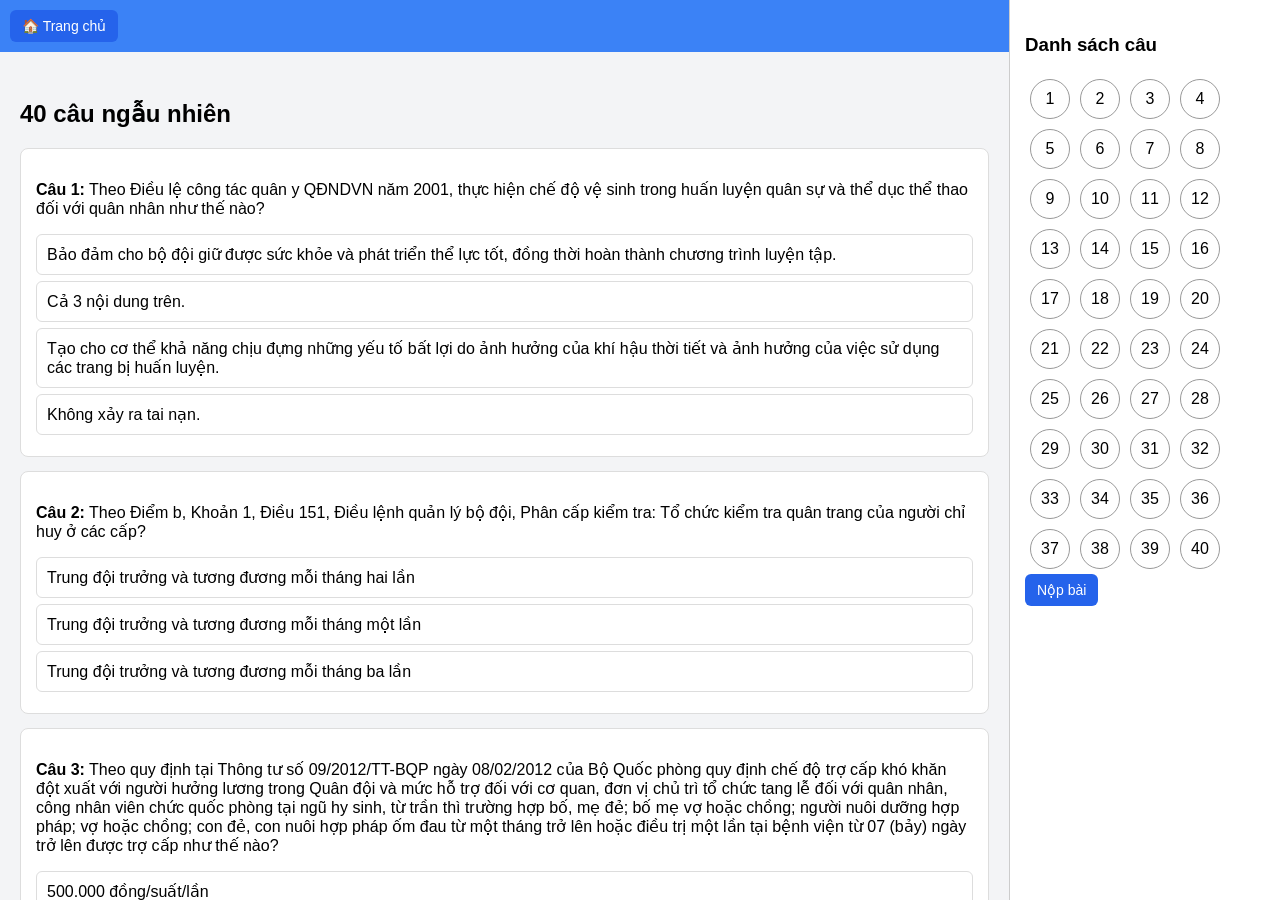
==== exam.html @ c7803f5b "responsive" ====
<!DOCTYPE html>
<html lang="vi">

<head>
  <meta charset="UTF-8">
  <title>Thi trắc nghiệm 40 câu</title>
  <style>
    body {
      font-family: Arial, sans-serif;
      margin: 0;
      height: 100vh;
      display: flex;
      flex-direction: row;
      background: #f3f4f6;
    }

    #header {
      position: fixed;
      top: 0;
      left: 0;
      width: 100%;
      background: #3b82f6;
      color: white;
      padding: 10px;
      display: flex;
      justify-content: space-between;
      align-items: center;
      z-index: 1100;
    }

    #header button a {
      color: white;
    }

    #quiz {
      flex: 1;
      padding: 80px 20px 20px;
      overflow-y: auto;
    }

    #sidebar {
      width: 240px;
      border-left: 1px solid #ccc;
      padding: 15px;
      background: #fff;
      overflow-y: auto;
      transition: transform 0.3s ease;
      z-index: 1200;
    }

    .question {
      border: 1px solid #ddd;
      padding: 15px;
      margin-bottom: 14px;
      border-radius: 8px;
      background: white;
    }

    .option {
      margin: 6px 0;
      padding: 10px;
      border: 1px solid #ddd;
      border-radius: 6px;
      cursor: pointer;
      transition: background 0.2s ease;
    }

    .option:hover {
      background: #f1f5f9;
    }

    .selected {
      background: #bfdbfe;
    }

    .correct {
      background: #bbf7d0 !important;
    }

    .wrong {
      background: #fecaca !important;
    }

    .sidebar-btn {
      display: inline-block;
      width: 38px;
      height: 38px;
      margin: 5px;
      border-radius: 50%;
      border: 1px solid #999;
      text-align: center;
      line-height: 38px;
      cursor: pointer;
    }

    .answered {
      background: #93c5fd;
      color: white;
      border-color: #3b82f6;
    }

    .sidebar-correct {
      background: #22c55e;
      color: white;
      border-color: #15803d;
    }

    .sidebar-wrong {
      background: #ef4444;
      color: white;
      border-color: #991b1b;
    }

    a {
      text-decoration: none;
    }

    .btn {
      padding: 8px 12px;
      border: none;
      cursor: pointer;
      border-radius: 6px;
      font-size: 14px;
    }

    .btn-blue {
      background: #2563eb;
      color: white;
    }

    .btn-yellow {
      background: yellow;
      color: black;
      border: 1px solid gray;
      margin-top: 8px;
    }

    #overlay {
      position: fixed;
      inset: 0;
      background: rgba(0, 0, 0, 0.4);
      display: none;
      z-index: 1150;
    }

    /* Modal */
    .modal {
      position: fixed;
      inset: 0;
      background: rgba(0, 0, 0, 0.5);
      display: flex;
      align-items: center;
      justify-content: center;
      opacity: 0;
      pointer-events: none;
      transition: opacity 0.3s ease;
      z-index: 1300;
    }

    .modal.show {
      opacity: 1;
      pointer-events: auto;
    }

    .modal-content {
      background: white;
      padding: 20px;
      border-radius: 12px;
      min-width: 300px;
      text-align: center;
      transform: translateY(-50px) scale(0.9);
      transition: transform 0.3s ease;
    }

    .modal.show .modal-content {
      transform: translateY(0) scale(1);
    }

    @media (max-width: 768px) {
      #sidebar {
        position: fixed;
        top: 0;
        right: 0;
        height: 100%;
        max-width: 280px;
        width: 80%;
        transform: translateX(100%);
        box-shadow: -2px 0 8px rgba(0, 0, 0, 0.3);
      }

      #sidebar.show {
        transform: translateX(0);
      }

      #menuToggle {
        display: inline-block;
        margin-right: 16px;
      }
    }

    @media (min-width: 769px) {
      #overlay {
        display: none !important;
      }

      #menuToggle {
        display: none;
      }

      #sidebar {
        position: relative;
        transform: none !important;
        box-shadow: none !important;
      }
    }
  </style>
</head>

<body>
  <div id="header">
    <button class="btn btn-blue"><a href="index.html">🏠 Trang chủ</a></button>
    <button id="menuToggle" class="btn btn-blue">☰</button>
  </div>

  <div id="quiz"></div>

  <div id="sidebar">
    <h3>Danh sách câu</h3>
    <div id="questionNav"></div>
    <button class="btn btn-blue" onclick="submitExam()">Nộp bài</button>
  </div>

  <div id="overlay"></div>

  <!-- Modal -->
  <div id="resultModal" class="modal hidden">
    <div class="modal-content">
      <h2>Kết quả</h2>
      <p id="resultText"></p>
      <button class="btn btn-blue" onclick="closeModal()">Đóng</button>
    </div>
  </div>

  <script>
    let quizData = null;
    let currentSection = null;
    let answers = {};
    let shuffledQuestions = [];

    fetch("questions.json")
      .then(res => res.json())
      .then(data => {
        quizData = data;
        startFortyQuestions();
      });

    function shuffle(array) {
      for (let i = array.length - 1; i > 0; i--) {
        const j = Math.floor(Math.random() * (i + 1));
        [array[i], array[j]] = [array[j], array[i]];
      }
      return array;
    }

    function startFortyQuestions() {
      const data = shuffle(quizData.sections.flatMap(s => s.questions)).slice(0, 40);
      currentSection = { id: "40", title: "40 câu ngẫu nhiên", questions: data };
      showExam();
    }

    function showExam() {
      const quizDiv = document.getElementById("quiz");
      quizDiv.innerHTML = `<h2>${currentSection.title}</h2>`;

      shuffledQuestions = currentSection.questions.map((q, idx) => {
        const options = shuffle(q.options.map((opt, i) => ({
          text: opt, isCorrect: i === q.correct
        })));
        return { ...q, index: idx, options };
      });

      shuffledQuestions.forEach((q, idx) => {
        const qDiv = document.createElement("div");
        qDiv.className = "question";
        qDiv.id = `q${idx}`;
        qDiv.innerHTML = `
          <p><b>Câu ${idx + 1}:</b> ${q.question}</p>
          <div id="opts${idx}">
            ${q.options.map((opt, i) =>
          `<div class="option" onclick="selectOption(${idx},${i}, this)">${opt.text}</div>`
        ).join("")}
          </div>`;
        quizDiv.appendChild(qDiv);
      });

      renderSidebar();
    }

    function selectOption(qIndex, optIndex, el) {
      answers[qIndex] = optIndex;
      const optionsDiv = document.getElementById(`opts${qIndex}`);
      optionsDiv.querySelectorAll(".option").forEach((o, i) => {
        o.classList.remove("selected");
        if (i === optIndex) o.classList.add("selected");
      });
      renderSidebar();
    }

    function renderSidebar() {
      const nav = document.getElementById("questionNav");
      nav.innerHTML = "";
      for (let i = 0; i < currentSection.questions.length; i++) {
        let cls = "sidebar-btn";
        if (answers[i] !== undefined) cls += " answered";
        const btn = document.createElement("div");
        btn.className = cls;
        btn.textContent = i + 1;
        btn.onclick = () => {
          document.getElementById(`q${i}`).scrollIntoView({ behavior: "smooth" });
          closeSidebar();
        };
        nav.appendChild(btn);
      }
    }

    function submitExam() {
      if (Object.keys(answers).length < shuffledQuestions.length) {
        document.getElementById("resultText").textContent = "⚠️ Vui lòng trả lời đầy đủ 40 câu trước khi nộp!";
        document.getElementById("resultModal").classList.add("show");
        return;
      }

      let score = 0;
      shuffledQuestions.forEach((q, idx) => {
        const optsDiv = document.getElementById(`opts${idx}`);
        optsDiv.querySelectorAll(".option").forEach((o, i) => {
          if (q.options[i].isCorrect) o.classList.add("correct");
          if (answers[idx] === i && !q.options[i].isCorrect) o.classList.add("wrong");
        });
        if (answers[idx] !== undefined && q.options[answers[idx]].isCorrect) {
          score++;
        }
      });

      document.getElementById("resultText").textContent =
        `✅ Bạn làm đúng ${score}/${shuffledQuestions.length} câu`;
      document.getElementById("resultModal").classList.add("show");

      const submitBtn = document.querySelector("#sidebar button");
      submitBtn.classList.add('btn-yellow');
      submitBtn.textContent = "Làm bài mới";
      submitBtn.onclick = restartExam;

      updateSidebarResult();
      closeSidebar();
    }

    function updateSidebarResult() {
      const nav = document.getElementById("questionNav");
      nav.querySelectorAll(".sidebar-btn").forEach((btn, idx) => {
        btn.classList.remove("answered");
        if (answers[idx] !== undefined) {
          if (shuffledQuestions[idx].options[answers[idx]].isCorrect) {
            btn.classList.add("sidebar-correct");
          } else {
            btn.classList.add("sidebar-wrong");
          }
        }
      });
    }

    function restartExam() {
      answers = {};
      startFortyQuestions();
      const submitBtn = document.querySelector("#sidebar button");
      submitBtn.classList.remove('btn-yellow');
      submitBtn.textContent = "Nộp bài";
      submitBtn.onclick = submitExam;
      closeSidebar();
    }

    function closeModal() {
      document.getElementById("resultModal").classList.remove("show");
    }

    const sidebar = document.getElementById("sidebar");
    const overlay = document.getElementById("overlay");
    const menuToggle = document.getElementById("menuToggle");

    function openSidebar() {
      sidebar.classList.add("show");
      overlay.style.display = "block";
    }

    function closeSidebar() {
      sidebar.classList.remove("show");
      overlay.style.display = "none";
    }

    menuToggle.addEventListener("click", openSidebar);
    overlay.addEventListener("click", closeSidebar);
  </script>
</body>
</html>
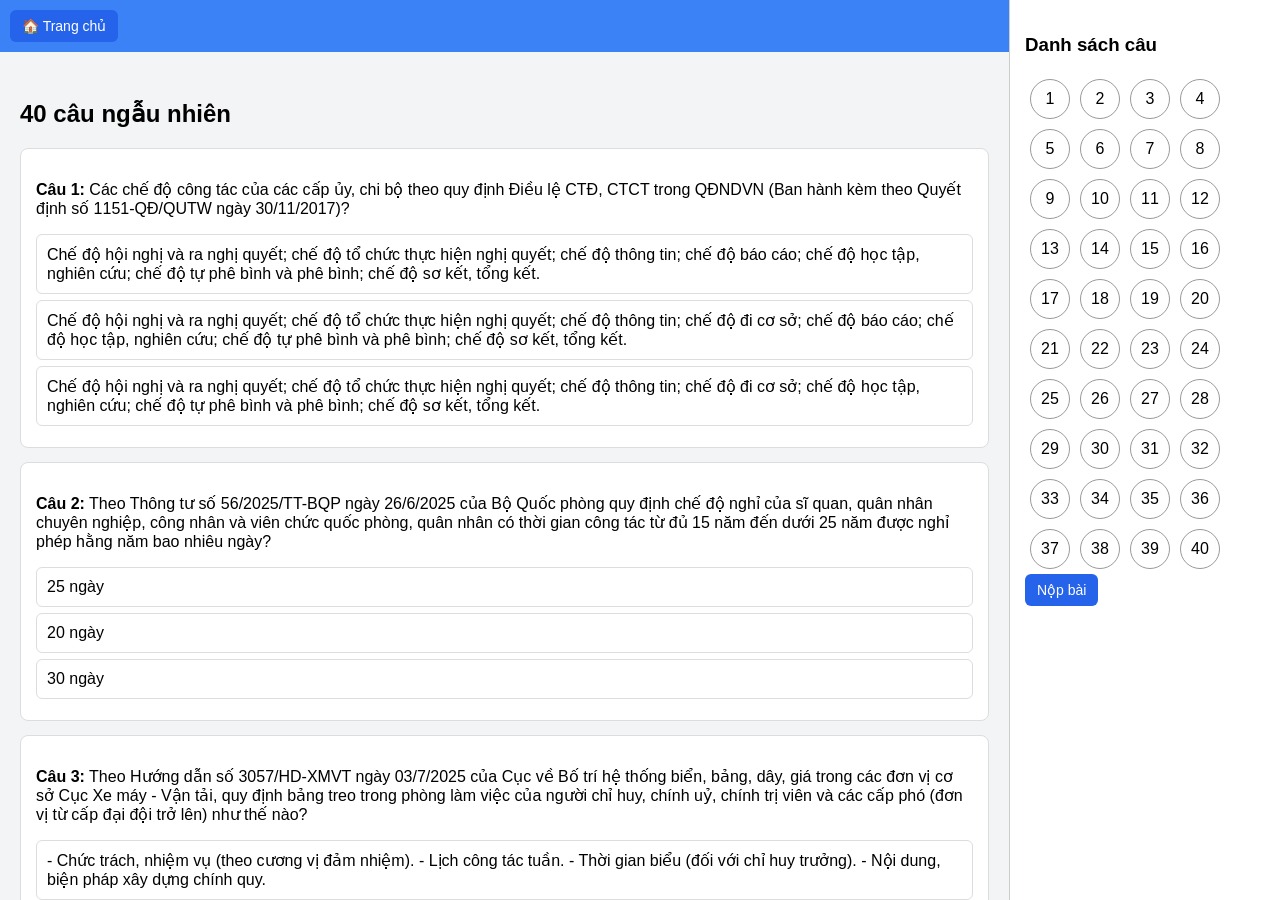
==== commit 58cba8d1: "fix responsive" ====
--- a/exam.html
+++ b/exam.html
@@ -2,403 +2,405 @@
 <html lang="vi">
 
 <head>
-  <meta charset="UTF-8">
-  <title>Thi trắc nghiệm 40 câu</title>
-  <style>
-    body {
-      font-family: Arial, sans-serif;
-      margin: 0;
-      height: 100vh;
-      display: flex;
-      flex-direction: row;
-      background: #f3f4f6;
-    }
-
-    #header {
-      position: fixed;
-      top: 0;
-      left: 0;
-      width: 100%;
-      background: #3b82f6;
-      color: white;
-      padding: 10px;
-      display: flex;
-      justify-content: space-between;
-      align-items: center;
-      z-index: 1100;
-    }
-
-    #header button a {
-      color: white;
-    }
-
-    #quiz {
-      flex: 1;
-      padding: 80px 20px 20px;
-      overflow-y: auto;
-    }
-
-    #sidebar {
-      width: 240px;
-      border-left: 1px solid #ccc;
-      padding: 15px;
-      background: #fff;
-      overflow-y: auto;
-      transition: transform 0.3s ease;
-      z-index: 1200;
-    }
-
-    .question {
-      border: 1px solid #ddd;
-      padding: 15px;
-      margin-bottom: 14px;
-      border-radius: 8px;
-      background: white;
-    }
-
-    .option {
-      margin: 6px 0;
-      padding: 10px;
-      border: 1px solid #ddd;
-      border-radius: 6px;
-      cursor: pointer;
-      transition: background 0.2s ease;
-    }
-
-    .option:hover {
-      background: #f1f5f9;
-    }
-
-    .selected {
-      background: #bfdbfe;
-    }
-
-    .correct {
-      background: #bbf7d0 !important;
-    }
-
-    .wrong {
-      background: #fecaca !important;
-    }
-
-    .sidebar-btn {
-      display: inline-block;
-      width: 38px;
-      height: 38px;
-      margin: 5px;
-      border-radius: 50%;
-      border: 1px solid #999;
-      text-align: center;
-      line-height: 38px;
-      cursor: pointer;
-    }
-
-    .answered {
-      background: #93c5fd;
-      color: white;
-      border-color: #3b82f6;
-    }
-
-    .sidebar-correct {
-      background: #22c55e;
-      color: white;
-      border-color: #15803d;
-    }
-
-    .sidebar-wrong {
-      background: #ef4444;
-      color: white;
-      border-color: #991b1b;
-    }
-
-    a {
-      text-decoration: none;
-    }
-
-    .btn {
-      padding: 8px 12px;
-      border: none;
-      cursor: pointer;
-      border-radius: 6px;
-      font-size: 14px;
-    }
-
-    .btn-blue {
-      background: #2563eb;
-      color: white;
-    }
-
-    .btn-yellow {
-      background: yellow;
-      color: black;
-      border: 1px solid gray;
-      margin-top: 8px;
-    }
-
-    #overlay {
-      position: fixed;
-      inset: 0;
-      background: rgba(0, 0, 0, 0.4);
-      display: none;
-      z-index: 1150;
-    }
-
-    /* Modal */
-    .modal {
-      position: fixed;
-      inset: 0;
-      background: rgba(0, 0, 0, 0.5);
-      display: flex;
-      align-items: center;
-      justify-content: center;
-      opacity: 0;
-      pointer-events: none;
-      transition: opacity 0.3s ease;
-      z-index: 1300;
-    }
-
-    .modal.show {
-      opacity: 1;
-      pointer-events: auto;
-    }
-
-    .modal-content {
-      background: white;
-      padding: 20px;
-      border-radius: 12px;
-      min-width: 300px;
-      text-align: center;
-      transform: translateY(-50px) scale(0.9);
-      transition: transform 0.3s ease;
-    }
-
-    .modal.show .modal-content {
-      transform: translateY(0) scale(1);
-    }
-
-    @media (max-width: 768px) {
-      #sidebar {
-        position: fixed;
-        top: 0;
-        right: 0;
-        height: 100%;
-        max-width: 280px;
-        width: 80%;
-        transform: translateX(100%);
-        box-shadow: -2px 0 8px rgba(0, 0, 0, 0.3);
-      }
-
-      #sidebar.show {
-        transform: translateX(0);
-      }
-
-      #menuToggle {
-        display: inline-block;
-        margin-right: 16px;
-      }
-    }
-
-    @media (min-width: 769px) {
-      #overlay {
-        display: none !important;
-      }
-
-      #menuToggle {
-        display: none;
-      }
-
-      #sidebar {
-        position: relative;
-        transform: none !important;
-        box-shadow: none !important;
-      }
-    }
-  </style>
+    <meta charset="UTF-8">
+    <title>Thi trắc nghiệm 40 câu</title>
+    <style>
+        body {
+            font-family: Arial, sans-serif;
+            margin: 0;
+            height: 100vh;
+            display: flex;
+            flex-direction: row;
+            background: #f3f4f6;
+        }
+
+        #header {
+            position: fixed;
+            top: 0;
+            left: 0;
+            width: 100%;
+            background: #3b82f6;
+            color: white;
+            padding: 10px;
+            display: flex;
+            justify-content: space-between;
+            align-items: center;
+            z-index: 1100;
+        }
+
+        #header button a {
+            color: white;
+        }
+
+        #quiz {
+            flex: 1;
+            padding: 80px 20px 20px;
+            overflow-y: auto;
+        }
+
+        #sidebar {
+            width: 240px;
+            border-left: 1px solid #ccc;
+            padding: 15px;
+            background: #fff;
+            overflow-y: auto;
+            transition: transform 0.3s ease;
+            z-index: 1200;
+        }
+
+        .question {
+            border: 1px solid #ddd;
+            padding: 15px;
+            margin-bottom: 14px;
+            border-radius: 8px;
+            background: white;
+        }
+
+        .option {
+            margin: 6px 0;
+            padding: 10px;
+            border: 1px solid #ddd;
+            border-radius: 6px;
+            cursor: pointer;
+            transition: background 0.2s ease;
+        }
+
+        .option:hover {
+            background: #f1f5f9;
+        }
+
+        .selected {
+            background: #bfdbfe;
+        }
+
+        .correct {
+            background: #bbf7d0 !important;
+        }
+
+        .wrong {
+            background: #fecaca !important;
+        }
+
+        .sidebar-btn {
+            display: inline-block;
+            width: 38px;
+            height: 38px;
+            margin: 5px;
+            border-radius: 50%;
+            border: 1px solid #999;
+            text-align: center;
+            line-height: 38px;
+            cursor: pointer;
+        }
+
+        .answered {
+            background: #93c5fd;
+            color: white;
+            border-color: #3b82f6;
+        }
+
+        .sidebar-correct {
+            background: #22c55e;
+            color: white;
+            border-color: #15803d;
+        }
+
+        .sidebar-wrong {
+            background: #ef4444;
+            color: white;
+            border-color: #991b1b;
+        }
+
+        a {
+            text-decoration: none;
+        }
+
+        .btn {
+            padding: 8px 12px;
+            border: none;
+            cursor: pointer;
+            border-radius: 6px;
+            font-size: 14px;
+        }
+
+        .btn-blue {
+            background: #2563eb;
+            color: white;
+        }
+
+        .btn-yellow {
+            background: yellow;
+            color: black;
+            border: 1px solid gray;
+            margin-top: 8px;
+        }
+
+        #overlay {
+            position: fixed;
+            inset: 0;
+            background: rgba(0, 0, 0, 0.4);
+            display: none;
+            z-index: 1150;
+        }
+
+        /* Modal */
+        .modal {
+            position: fixed;
+            inset: 0;
+            background: rgba(0, 0, 0, 0.5);
+            display: flex;
+            align-items: center;
+            justify-content: center;
+            opacity: 0;
+            pointer-events: none;
+            transition: opacity 0.3s ease;
+            z-index: 1300;
+        }
+
+        .modal.show {
+            opacity: 1;
+            pointer-events: auto;
+        }
+
+        .modal-content {
+            background: white;
+            padding: 20px;
+            border-radius: 12px;
+            min-width: 300px;
+            text-align: center;
+            transform: translateY(-50px) scale(0.9);
+            transition: transform 0.3s ease;
+        }
+
+        .modal.show .modal-content {
+            transform: translateY(0) scale(1);
+        }
+
+        @media (max-width: 991px) {
+            #sidebar {
+                position: fixed;
+                top: 0;
+                right: 0;
+                height: 100%;
+                max-width: 280px;
+                width: 80%;
+                transform: translateX(100%);
+                box-shadow: -2px 0 8px rgba(0, 0, 0, 0.3);
+            }
+
+            #sidebar.show {
+                transform: translateX(0);
+            }
+
+            #menuToggle {
+                display: inline-block;
+                margin-right: 16px;
+            }
+        }
+
+        /* Desktop (từ 992px trở lên): Sidebar luôn hiện */
+        @media (min-width: 992px) {
+            #overlay {
+                display: none !important;
+            }
+
+            #menuToggle {
+                display: none;
+            }
+
+            #sidebar {
+                position: relative;
+                transform: none !important;
+                box-shadow: none !important;
+            }
+        }
+    </style>
 </head>
 
 <body>
-  <div id="header">
-    <button class="btn btn-blue"><a href="index.html">🏠 Trang chủ</a></button>
-    <button id="menuToggle" class="btn btn-blue">☰</button>
-  </div>
-
-  <div id="quiz"></div>
-
-  <div id="sidebar">
-    <h3>Danh sách câu</h3>
-    <div id="questionNav"></div>
-    <button class="btn btn-blue" onclick="submitExam()">Nộp bài</button>
-  </div>
-
-  <div id="overlay"></div>
-
-  <!-- Modal -->
-  <div id="resultModal" class="modal hidden">
-    <div class="modal-content">
-      <h2>Kết quả</h2>
-      <p id="resultText"></p>
-      <button class="btn btn-blue" onclick="closeModal()">Đóng</button>
+    <div id="header">
+        <button class="btn btn-blue"><a href="index.html">🏠 Trang chủ</a></button>
+        <button id="menuToggle" class="btn btn-blue">☰</button>
     </div>
-  </div>
-
-  <script>
-    let quizData = null;
-    let currentSection = null;
-    let answers = {};
-    let shuffledQuestions = [];
-
-    fetch("questions.json")
-      .then(res => res.json())
-      .then(data => {
-        quizData = data;
-        startFortyQuestions();
-      });
-
-    function shuffle(array) {
-      for (let i = array.length - 1; i > 0; i--) {
-        const j = Math.floor(Math.random() * (i + 1));
-        [array[i], array[j]] = [array[j], array[i]];
-      }
-      return array;
-    }
-
-    function startFortyQuestions() {
-      const data = shuffle(quizData.sections.flatMap(s => s.questions)).slice(0, 40);
-      currentSection = { id: "40", title: "40 câu ngẫu nhiên", questions: data };
-      showExam();
-    }
-
-    function showExam() {
-      const quizDiv = document.getElementById("quiz");
-      quizDiv.innerHTML = `<h2>${currentSection.title}</h2>`;
-
-      shuffledQuestions = currentSection.questions.map((q, idx) => {
-        const options = shuffle(q.options.map((opt, i) => ({
-          text: opt, isCorrect: i === q.correct
-        })));
-        return { ...q, index: idx, options };
-      });
-
-      shuffledQuestions.forEach((q, idx) => {
-        const qDiv = document.createElement("div");
-        qDiv.className = "question";
-        qDiv.id = `q${idx}`;
-        qDiv.innerHTML = `
+
+    <div id="quiz"></div>
+
+    <div id="sidebar">
+        <h3>Danh sách câu</h3>
+        <div id="questionNav"></div>
+        <button class="btn btn-blue" onclick="submitExam()">Nộp bài</button>
+    </div>
+
+    <div id="overlay"></div>
+
+    <!-- Modal -->
+    <div id="resultModal" class="modal hidden">
+        <div class="modal-content">
+            <h2>Kết quả</h2>
+            <p id="resultText"></p>
+            <button class="btn btn-blue" onclick="closeModal()">Đóng</button>
+        </div>
+    </div>
+
+    <script>
+        let quizData = null;
+        let currentSection = null;
+        let answers = {};
+        let shuffledQuestions = [];
+
+        fetch("questions.json")
+            .then(res => res.json())
+            .then(data => {
+                quizData = data;
+                startFortyQuestions();
+            });
+
+        function shuffle(array) {
+            for (let i = array.length - 1; i > 0; i--) {
+                const j = Math.floor(Math.random() * (i + 1));
+                [array[i], array[j]] = [array[j], array[i]];
+            }
+            return array;
+        }
+
+        function startFortyQuestions() {
+            const data = shuffle(quizData.sections.flatMap(s => s.questions)).slice(0, 40);
+            currentSection = { id: "40", title: "40 câu ngẫu nhiên", questions: data };
+            showExam();
+        }
+
+        function showExam() {
+            const quizDiv = document.getElementById("quiz");
+            quizDiv.innerHTML = `<h2>${currentSection.title}</h2>`;
+
+            shuffledQuestions = currentSection.questions.map((q, idx) => {
+                const options = shuffle(q.options.map((opt, i) => ({
+                    text: opt, isCorrect: i === q.correct
+                })));
+                return { ...q, index: idx, options };
+            });
+
+            shuffledQuestions.forEach((q, idx) => {
+                const qDiv = document.createElement("div");
+                qDiv.className = "question";
+                qDiv.id = `q${idx}`;
+                qDiv.innerHTML = `
           <p><b>Câu ${idx + 1}:</b> ${q.question}</p>
           <div id="opts${idx}">
             ${q.options.map((opt, i) =>
-          `<div class="option" onclick="selectOption(${idx},${i}, this)">${opt.text}</div>`
-        ).join("")}
+                    `<div class="option" onclick="selectOption(${idx},${i}, this)">${opt.text}</div>`
+                ).join("")}
           </div>`;
-        quizDiv.appendChild(qDiv);
-      });
-
-      renderSidebar();
-    }
-
-    function selectOption(qIndex, optIndex, el) {
-      answers[qIndex] = optIndex;
-      const optionsDiv = document.getElementById(`opts${qIndex}`);
-      optionsDiv.querySelectorAll(".option").forEach((o, i) => {
-        o.classList.remove("selected");
-        if (i === optIndex) o.classList.add("selected");
-      });
-      renderSidebar();
-    }
-
-    function renderSidebar() {
-      const nav = document.getElementById("questionNav");
-      nav.innerHTML = "";
-      for (let i = 0; i < currentSection.questions.length; i++) {
-        let cls = "sidebar-btn";
-        if (answers[i] !== undefined) cls += " answered";
-        const btn = document.createElement("div");
-        btn.className = cls;
-        btn.textContent = i + 1;
-        btn.onclick = () => {
-          document.getElementById(`q${i}`).scrollIntoView({ behavior: "smooth" });
-          closeSidebar();
-        };
-        nav.appendChild(btn);
-      }
-    }
-
-    function submitExam() {
-      if (Object.keys(answers).length < shuffledQuestions.length) {
-        document.getElementById("resultText").textContent = "⚠️ Vui lòng trả lời đầy đủ 40 câu trước khi nộp!";
-        document.getElementById("resultModal").classList.add("show");
-        return;
-      }
-
-      let score = 0;
-      shuffledQuestions.forEach((q, idx) => {
-        const optsDiv = document.getElementById(`opts${idx}`);
-        optsDiv.querySelectorAll(".option").forEach((o, i) => {
-          if (q.options[i].isCorrect) o.classList.add("correct");
-          if (answers[idx] === i && !q.options[i].isCorrect) o.classList.add("wrong");
-        });
-        if (answers[idx] !== undefined && q.options[answers[idx]].isCorrect) {
-          score++;
-        }
-      });
-
-      document.getElementById("resultText").textContent =
-        `✅ Bạn làm đúng ${score}/${shuffledQuestions.length} câu`;
-      document.getElementById("resultModal").classList.add("show");
-
-      const submitBtn = document.querySelector("#sidebar button");
-      submitBtn.classList.add('btn-yellow');
-      submitBtn.textContent = "Làm bài mới";
-      submitBtn.onclick = restartExam;
-
-      updateSidebarResult();
-      closeSidebar();
-    }
-
-    function updateSidebarResult() {
-      const nav = document.getElementById("questionNav");
-      nav.querySelectorAll(".sidebar-btn").forEach((btn, idx) => {
-        btn.classList.remove("answered");
-        if (answers[idx] !== undefined) {
-          if (shuffledQuestions[idx].options[answers[idx]].isCorrect) {
-            btn.classList.add("sidebar-correct");
-          } else {
-            btn.classList.add("sidebar-wrong");
-          }
-        }
-      });
-    }
-
-    function restartExam() {
-      answers = {};
-      startFortyQuestions();
-      const submitBtn = document.querySelector("#sidebar button");
-      submitBtn.classList.remove('btn-yellow');
-      submitBtn.textContent = "Nộp bài";
-      submitBtn.onclick = submitExam;
-      closeSidebar();
-    }
-
-    function closeModal() {
-      document.getElementById("resultModal").classList.remove("show");
-    }
-
-    const sidebar = document.getElementById("sidebar");
-    const overlay = document.getElementById("overlay");
-    const menuToggle = document.getElementById("menuToggle");
-
-    function openSidebar() {
-      sidebar.classList.add("show");
-      overlay.style.display = "block";
-    }
-
-    function closeSidebar() {
-      sidebar.classList.remove("show");
-      overlay.style.display = "none";
-    }
-
-    menuToggle.addEventListener("click", openSidebar);
-    overlay.addEventListener("click", closeSidebar);
-  </script>
+                quizDiv.appendChild(qDiv);
+            });
+
+            renderSidebar();
+        }
+
+        function selectOption(qIndex, optIndex, el) {
+            answers[qIndex] = optIndex;
+            const optionsDiv = document.getElementById(`opts${qIndex}`);
+            optionsDiv.querySelectorAll(".option").forEach((o, i) => {
+                o.classList.remove("selected");
+                if (i === optIndex) o.classList.add("selected");
+            });
+            renderSidebar();
+        }
+
+        function renderSidebar() {
+            const nav = document.getElementById("questionNav");
+            nav.innerHTML = "";
+            for (let i = 0; i < currentSection.questions.length; i++) {
+                let cls = "sidebar-btn";
+                if (answers[i] !== undefined) cls += " answered";
+                const btn = document.createElement("div");
+                btn.className = cls;
+                btn.textContent = i + 1;
+                btn.onclick = () => {
+                    document.getElementById(`q${i}`).scrollIntoView({ behavior: "smooth" });
+                    closeSidebar();
+                };
+                nav.appendChild(btn);
+            }
+        }
+
+        function submitExam() {
+            if (Object.keys(answers).length < shuffledQuestions.length) {
+                document.getElementById("resultText").textContent = "⚠️ Vui lòng trả lời đầy đủ 40 câu trước khi nộp!";
+                document.getElementById("resultModal").classList.add("show");
+                return;
+            }
+
+            let score = 0;
+            shuffledQuestions.forEach((q, idx) => {
+                const optsDiv = document.getElementById(`opts${idx}`);
+                optsDiv.querySelectorAll(".option").forEach((o, i) => {
+                    if (q.options[i].isCorrect) o.classList.add("correct");
+                    if (answers[idx] === i && !q.options[i].isCorrect) o.classList.add("wrong");
+                });
+                if (answers[idx] !== undefined && q.options[answers[idx]].isCorrect) {
+                    score++;
+                }
+            });
+
+            document.getElementById("resultText").textContent =
+                `✅ Bạn làm đúng ${score}/${shuffledQuestions.length} câu`;
+            document.getElementById("resultModal").classList.add("show");
+
+            const submitBtn = document.querySelector("#sidebar button");
+            submitBtn.classList.add('btn-yellow');
+            submitBtn.textContent = "Làm bài mới";
+            submitBtn.onclick = restartExam;
+
+            updateSidebarResult();
+            closeSidebar();
+        }
+
+        function updateSidebarResult() {
+            const nav = document.getElementById("questionNav");
+            nav.querySelectorAll(".sidebar-btn").forEach((btn, idx) => {
+                btn.classList.remove("answered");
+                if (answers[idx] !== undefined) {
+                    if (shuffledQuestions[idx].options[answers[idx]].isCorrect) {
+                        btn.classList.add("sidebar-correct");
+                    } else {
+                        btn.classList.add("sidebar-wrong");
+                    }
+                }
+            });
+        }
+
+        function restartExam() {
+            answers = {};
+            startFortyQuestions();
+            const submitBtn = document.querySelector("#sidebar button");
+            submitBtn.classList.remove('btn-yellow');
+            submitBtn.textContent = "Nộp bài";
+            submitBtn.onclick = submitExam;
+            closeSidebar();
+        }
+
+        function closeModal() {
+            document.getElementById("resultModal").classList.remove("show");
+        }
+
+        const sidebar = document.getElementById("sidebar");
+        const overlay = document.getElementById("overlay");
+        const menuToggle = document.getElementById("menuToggle");
+
+        function openSidebar() {
+            sidebar.classList.add("show");
+            overlay.style.display = "block";
+        }
+
+        function closeSidebar() {
+            sidebar.classList.remove("show");
+            overlay.style.display = "none";
+        }
+
+        menuToggle.addEventListener("click", openSidebar);
+        overlay.addEventListener("click", closeSidebar);
+    </script>
 </body>
-</html>
+
+</html>
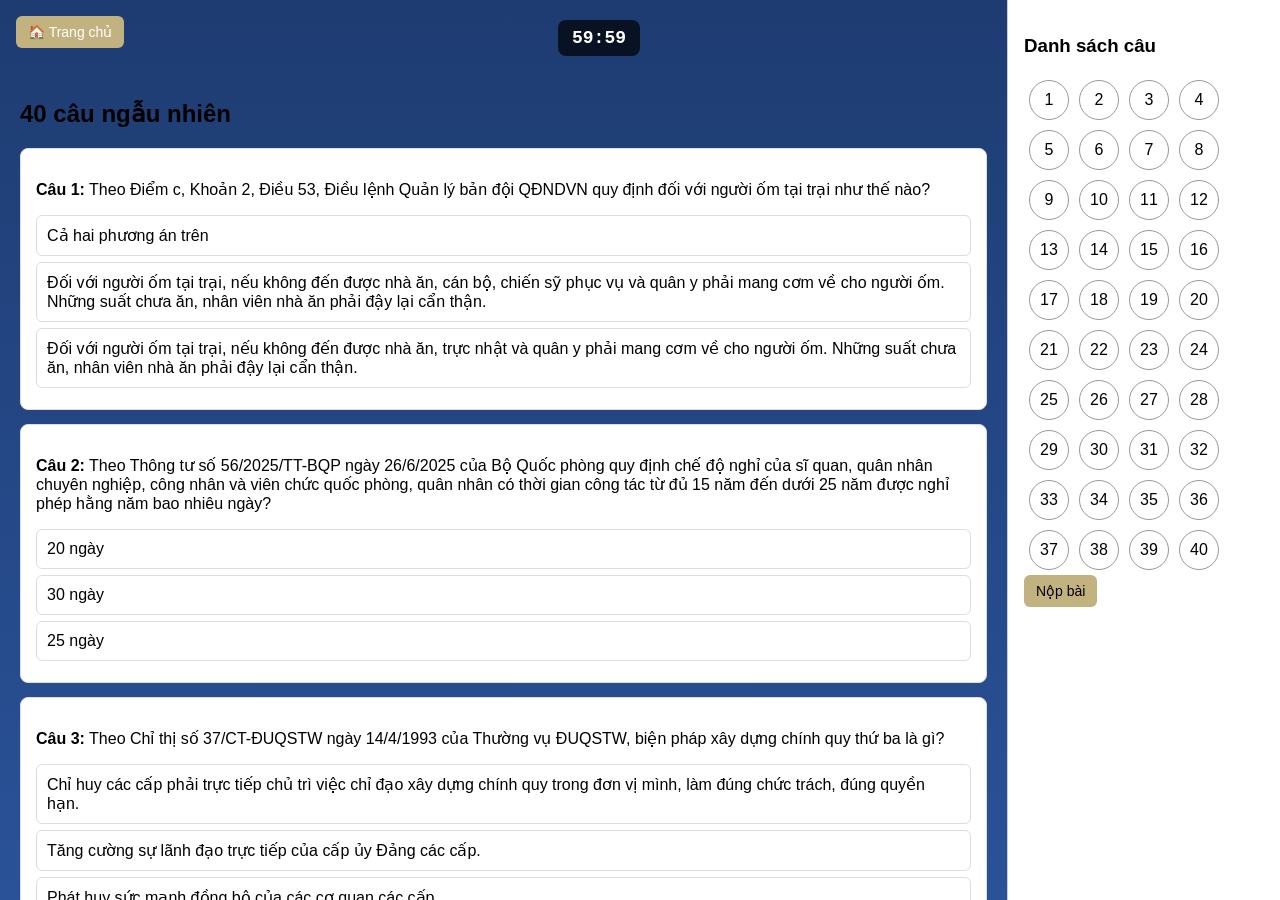
==== commit b18dd4f9: "update snow background" ====
--- a/exam.html
+++ b/exam.html
@@ -4,223 +4,14 @@
 <head>
     <meta charset="UTF-8">
     <title>Thi trắc nghiệm 40 câu</title>
-    <style>
-        body {
-            font-family: Arial, sans-serif;
-            margin: 0;
-            height: 100vh;
-            display: flex;
-            flex-direction: row;
-            background: #f3f4f6;
-        }
-
-        #header {
-            position: fixed;
-            top: 0;
-            left: 0;
-            width: 100%;
-            background: #3b82f6;
-            color: white;
-            padding: 10px;
-            display: flex;
-            justify-content: space-between;
-            align-items: center;
-            z-index: 1100;
-        }
-
-        #header button a {
-            color: white;
-        }
-
-        #quiz {
-            flex: 1;
-            padding: 80px 20px 20px;
-            overflow-y: auto;
-        }
-
-        #sidebar {
-            width: 240px;
-            border-left: 1px solid #ccc;
-            padding: 15px;
-            background: #fff;
-            overflow-y: auto;
-            transition: transform 0.3s ease;
-            z-index: 1200;
-        }
-
-        .question {
-            border: 1px solid #ddd;
-            padding: 15px;
-            margin-bottom: 14px;
-            border-radius: 8px;
-            background: white;
-        }
-
-        .option {
-            margin: 6px 0;
-            padding: 10px;
-            border: 1px solid #ddd;
-            border-radius: 6px;
-            cursor: pointer;
-            transition: background 0.2s ease;
-        }
-
-        .option:hover {
-            background: #f1f5f9;
-        }
-
-        .selected {
-            background: #bfdbfe;
-        }
-
-        .correct {
-            background: #bbf7d0 !important;
-        }
-
-        .wrong {
-            background: #fecaca !important;
-        }
-
-        .sidebar-btn {
-            display: inline-block;
-            width: 38px;
-            height: 38px;
-            margin: 5px;
-            border-radius: 50%;
-            border: 1px solid #999;
-            text-align: center;
-            line-height: 38px;
-            cursor: pointer;
-        }
-
-        .answered {
-            background: #93c5fd;
-            color: white;
-            border-color: #3b82f6;
-        }
-
-        .sidebar-correct {
-            background: #22c55e;
-            color: white;
-            border-color: #15803d;
-        }
-
-        .sidebar-wrong {
-            background: #ef4444;
-            color: white;
-            border-color: #991b1b;
-        }
-
-        a {
-            text-decoration: none;
-        }
-
-        .btn {
-            padding: 8px 12px;
-            border: none;
-            cursor: pointer;
-            border-radius: 6px;
-            font-size: 14px;
-        }
-
-        .btn-blue {
-            background: #2563eb;
-            color: white;
-        }
-
-        .btn-yellow {
-            background: yellow;
-            color: black;
-            border: 1px solid gray;
-            margin-top: 8px;
-        }
-
-        #overlay {
-            position: fixed;
-            inset: 0;
-            background: rgba(0, 0, 0, 0.4);
-            display: none;
-            z-index: 1150;
-        }
-
-        /* Modal */
-        .modal {
-            position: fixed;
-            inset: 0;
-            background: rgba(0, 0, 0, 0.5);
-            display: flex;
-            align-items: center;
-            justify-content: center;
-            opacity: 0;
-            pointer-events: none;
-            transition: opacity 0.3s ease;
-            z-index: 1300;
-        }
-
-        .modal.show {
-            opacity: 1;
-            pointer-events: auto;
-        }
-
-        .modal-content {
-            background: white;
-            padding: 20px;
-            border-radius: 12px;
-            min-width: 300px;
-            text-align: center;
-            transform: translateY(-50px) scale(0.9);
-            transition: transform 0.3s ease;
-        }
-
-        .modal.show .modal-content {
-            transform: translateY(0) scale(1);
-        }
-
-        @media (max-width: 991px) {
-            #sidebar {
-                position: fixed;
-                top: 0;
-                right: 0;
-                height: 100%;
-                max-width: 280px;
-                width: 80%;
-                transform: translateX(100%);
-                box-shadow: -2px 0 8px rgba(0, 0, 0, 0.3);
-            }
-
-            #sidebar.show {
-                transform: translateX(0);
-            }
-
-            #menuToggle {
-                display: inline-block;
-                margin-right: 16px;
-            }
-        }
-
-        /* Desktop (từ 992px trở lên): Sidebar luôn hiện */
-        @media (min-width: 992px) {
-            #overlay {
-                display: none !important;
-            }
-
-            #menuToggle {
-                display: none;
-            }
-
-            #sidebar {
-                position: relative;
-                transform: none !important;
-                box-shadow: none !important;
-            }
-        }
-    </style>
+    <link rel="stylesheet" href="./css/exam.css">
 </head>
 
 <body>
     <div id="header">
-        <button class="btn btn-blue"><a href="index.html">🏠 Trang chủ</a></button>
+        <button class="btn btn-main"><a href="index.html">🏠 Trang chủ</a></button>
         <button id="menuToggle" class="btn btn-blue">☰</button>
+        <div id="exam-timer">60:00</div>
     </div>
 
     <div id="quiz"></div>
@@ -228,12 +19,11 @@
     <div id="sidebar">
         <h3>Danh sách câu</h3>
         <div id="questionNav"></div>
-        <button class="btn btn-blue" onclick="submitExam()">Nộp bài</button>
+        <button class="btn btn-main" onclick="submitExam()">Nộp bài</button>
     </div>
 
     <div id="overlay"></div>
 
-    <!-- Modal -->
     <div id="resultModal" class="modal hidden">
         <div class="modal-content">
             <h2>Kết quả</h2>
@@ -242,165 +32,7 @@
         </div>
     </div>
 
-    <script>
-        let quizData = null;
-        let currentSection = null;
-        let answers = {};
-        let shuffledQuestions = [];
-
-        fetch("questions.json")
-            .then(res => res.json())
-            .then(data => {
-                quizData = data;
-                startFortyQuestions();
-            });
-
-        function shuffle(array) {
-            for (let i = array.length - 1; i > 0; i--) {
-                const j = Math.floor(Math.random() * (i + 1));
-                [array[i], array[j]] = [array[j], array[i]];
-            }
-            return array;
-        }
-
-        function startFortyQuestions() {
-            const data = shuffle(quizData.sections.flatMap(s => s.questions)).slice(0, 40);
-            currentSection = { id: "40", title: "40 câu ngẫu nhiên", questions: data };
-            showExam();
-        }
-
-        function showExam() {
-            const quizDiv = document.getElementById("quiz");
-            quizDiv.innerHTML = `<h2>${currentSection.title}</h2>`;
-
-            shuffledQuestions = currentSection.questions.map((q, idx) => {
-                const options = shuffle(q.options.map((opt, i) => ({
-                    text: opt, isCorrect: i === q.correct
-                })));
-                return { ...q, index: idx, options };
-            });
-
-            shuffledQuestions.forEach((q, idx) => {
-                const qDiv = document.createElement("div");
-                qDiv.className = "question";
-                qDiv.id = `q${idx}`;
-                qDiv.innerHTML = `
-          <p><b>Câu ${idx + 1}:</b> ${q.question}</p>
-          <div id="opts${idx}">
-            ${q.options.map((opt, i) =>
-                    `<div class="option" onclick="selectOption(${idx},${i}, this)">${opt.text}</div>`
-                ).join("")}
-          </div>`;
-                quizDiv.appendChild(qDiv);
-            });
-
-            renderSidebar();
-        }
-
-        function selectOption(qIndex, optIndex, el) {
-            answers[qIndex] = optIndex;
-            const optionsDiv = document.getElementById(`opts${qIndex}`);
-            optionsDiv.querySelectorAll(".option").forEach((o, i) => {
-                o.classList.remove("selected");
-                if (i === optIndex) o.classList.add("selected");
-            });
-            renderSidebar();
-        }
-
-        function renderSidebar() {
-            const nav = document.getElementById("questionNav");
-            nav.innerHTML = "";
-            for (let i = 0; i < currentSection.questions.length; i++) {
-                let cls = "sidebar-btn";
-                if (answers[i] !== undefined) cls += " answered";
-                const btn = document.createElement("div");
-                btn.className = cls;
-                btn.textContent = i + 1;
-                btn.onclick = () => {
-                    document.getElementById(`q${i}`).scrollIntoView({ behavior: "smooth" });
-                    closeSidebar();
-                };
-                nav.appendChild(btn);
-            }
-        }
-
-        function submitExam() {
-            if (Object.keys(answers).length < shuffledQuestions.length) {
-                document.getElementById("resultText").textContent = "⚠️ Vui lòng trả lời đầy đủ 40 câu trước khi nộp!";
-                document.getElementById("resultModal").classList.add("show");
-                return;
-            }
-
-            let score = 0;
-            shuffledQuestions.forEach((q, idx) => {
-                const optsDiv = document.getElementById(`opts${idx}`);
-                optsDiv.querySelectorAll(".option").forEach((o, i) => {
-                    if (q.options[i].isCorrect) o.classList.add("correct");
-                    if (answers[idx] === i && !q.options[i].isCorrect) o.classList.add("wrong");
-                });
-                if (answers[idx] !== undefined && q.options[answers[idx]].isCorrect) {
-                    score++;
-                }
-            });
-
-            document.getElementById("resultText").textContent =
-                `✅ Bạn làm đúng ${score}/${shuffledQuestions.length} câu`;
-            document.getElementById("resultModal").classList.add("show");
-
-            const submitBtn = document.querySelector("#sidebar button");
-            submitBtn.classList.add('btn-yellow');
-            submitBtn.textContent = "Làm bài mới";
-            submitBtn.onclick = restartExam;
-
-            updateSidebarResult();
-            closeSidebar();
-        }
-
-        function updateSidebarResult() {
-            const nav = document.getElementById("questionNav");
-            nav.querySelectorAll(".sidebar-btn").forEach((btn, idx) => {
-                btn.classList.remove("answered");
-                if (answers[idx] !== undefined) {
-                    if (shuffledQuestions[idx].options[answers[idx]].isCorrect) {
-                        btn.classList.add("sidebar-correct");
-                    } else {
-                        btn.classList.add("sidebar-wrong");
-                    }
-                }
-            });
-        }
-
-        function restartExam() {
-            answers = {};
-            startFortyQuestions();
-            const submitBtn = document.querySelector("#sidebar button");
-            submitBtn.classList.remove('btn-yellow');
-            submitBtn.textContent = "Nộp bài";
-            submitBtn.onclick = submitExam;
-            closeSidebar();
-        }
-
-        function closeModal() {
-            document.getElementById("resultModal").classList.remove("show");
-        }
-
-        const sidebar = document.getElementById("sidebar");
-        const overlay = document.getElementById("overlay");
-        const menuToggle = document.getElementById("menuToggle");
-
-        function openSidebar() {
-            sidebar.classList.add("show");
-            overlay.style.display = "block";
-        }
-
-        function closeSidebar() {
-            sidebar.classList.remove("show");
-            overlay.style.display = "none";
-        }
-
-        menuToggle.addEventListener("click", openSidebar);
-        overlay.addEventListener("click", closeSidebar);
-    </script>
+    <script src="./scripts/exam.js"></script>
 </body>
 
 </html>
--- a/css/exam.css
+++ b/css/exam.css
@@ -0,0 +1,229 @@
+body {
+    font-family: Arial, sans-serif;
+    margin: 0;
+    height: 100vh;
+    display: flex;
+    flex-direction: row;
+    background: linear-gradient(#1e3c72, #2a5298); 
+}
+
+#header {
+    position: fixed;
+    width: 100%;
+    color: white;
+    padding: 16px;
+    display: flex;
+    justify-content: space-between;
+    align-items: center;
+    z-index: 1100;
+}
+
+#header button a {
+    color: white;
+}
+
+#quiz {
+    flex: 1;
+    padding: 80px 20px 20px;
+    overflow-y: auto;
+}
+
+#sidebar {
+    width: 240px;
+    border-left: 1px solid #ccc;
+    padding: 16px;
+    background: #fff;
+    overflow-y: auto;
+    transition: transform 0.3s ease;
+    z-index: 1200;
+}
+
+.question {
+    border: 1px solid #ddd;
+    padding: 15px;
+    margin-bottom: 14px;
+    border-radius: 8px;
+    background: white;
+}
+
+.option {
+    margin: 6px 0;
+    padding: 10px;
+    border: 1px solid #ddd;
+    border-radius: 6px;
+    cursor: pointer;
+    transition: background 0.2s ease;
+}
+
+.option:hover {
+    background: #f1f5f9;
+}
+
+.selected {
+    background: #bfdbfe;
+}
+
+.correct {
+    background: #bbf7d0 !important;
+}
+
+.wrong {
+    background: #fecaca !important;
+}
+
+.sidebar-unanswered {
+    background: #e5e7eb;
+    color: #6b7280;
+    border-color: #9ca3af;
+}
+
+.sidebar-btn {
+    display: inline-block;
+    width: 38px;
+    height: 38px;
+    margin: 5px;
+    border-radius: 50%;
+    border: 1px solid #999;
+    text-align: center;
+    line-height: 38px;
+    cursor: pointer;
+}
+
+.answered {
+    background: #93c5fd;
+    color: white;
+    border-color: #3b82f6;
+}
+
+.sidebar-correct {
+    background: #22c55e;
+    color: white;
+    border-color: #15803d;
+}
+
+.sidebar-wrong {
+    background: #ef4444;
+    color: white;
+    border-color: #991b1b;
+}
+
+a {
+    text-decoration: none;
+}
+
+.btn {
+    padding: 8px 12px;
+    border: none;
+    cursor: pointer;
+    border-radius: 6px;
+    font-size: 14px;
+}
+
+.btn-blue {
+    background: #2563eb;
+    color: white;
+}
+
+.btn-main {
+    background: #c2b280;
+    border-color: #4a7c59;
+}
+
+.btn-yellow {
+    background: yellow;
+    color: black;
+    border: 1px solid gray;
+    margin-top: 8px;
+}
+
+#overlay {
+    position: fixed;
+    inset: 0;
+    background: rgba(0, 0, 0, 0.4);
+    display: none;
+    z-index: 1150;
+}
+
+.modal {
+    position: fixed;
+    inset: 0;
+    background: rgba(0, 0, 0, 0.5);
+    display: flex;
+    align-items: center;
+    justify-content: center;
+    opacity: 0;
+    pointer-events: none;
+    transition: opacity 0.3s ease;
+    z-index: 1300;
+}
+
+.modal.show {
+    opacity: 1;
+    pointer-events: auto;
+}
+
+.modal-content {
+    background: white;
+    padding: 20px;
+    border-radius: 12px;
+    min-width: 300px;
+    text-align: center;
+    transform: translateY(-50px) scale(0.9);
+    transition: transform 0.3s ease;
+}
+
+.modal.show .modal-content {
+    transform: translateY(0) scale(1);
+}
+
+@media (max-width: 991px) {
+    #sidebar {
+        position: fixed;
+        top: 0;
+        right: 0;
+        height: 100%;
+        max-width: 280px;
+        width: 80%;
+        transform: translateX(100%);
+        box-shadow: -2px 0 8px rgba(0, 0, 0, 0.3);
+    }
+
+    #sidebar.show {
+        transform: translateX(0);
+    }
+
+    #menuToggle {
+        display: inline-block;
+        margin-right: 16px;
+    }
+}
+
+@media (min-width: 992px) {
+    #overlay {
+        display: none !important;
+    }
+
+    #menuToggle {
+        display: none;
+    }
+
+    #sidebar {
+        position: relative;
+        transform: none !important;
+        box-shadow: none !important;
+    }
+}
+
+#exam-timer {
+    position: fixed;
+    top: 20px;
+    right: 50%;
+    background-color: rgba(0, 0, 0, 0.7);
+    color: #fff;
+    font-size: 18px;
+    font-weight: bold;
+    padding: 8px 14px;
+    border-radius: 8px;
+    z-index: 9999;
+    font-family: 'Courier New', monospace;
+}
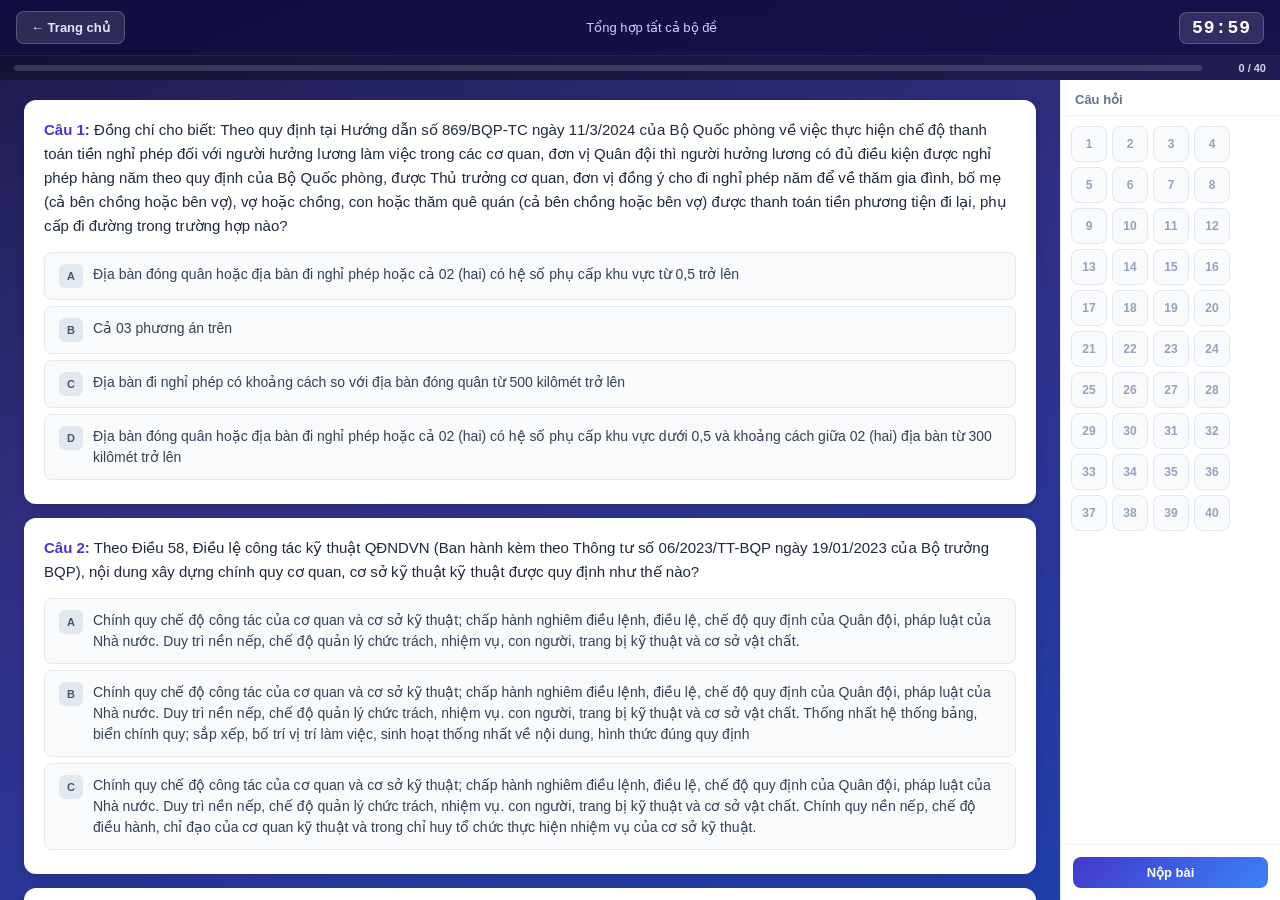
==== commit 76fe8d9f: "feat: new version" ====
--- a/exam.html
+++ b/exam.html
@@ -3,32 +3,71 @@
 
 <head>
     <meta charset="UTF-8">
-    <title>Thi trắc nghiệm 40 câu</title>
+    <meta name="viewport" content="width=device-width, initial-scale=1.0">
+    <title>Thi trắc nghiệm</title>
     <link rel="stylesheet" href="./css/exam.css">
 </head>
 
 <body>
+    <!-- ─── Fixed Header ─────────────────────────── -->
     <div id="header">
-        <button class="btn btn-main"><a href="index.html">🏠 Trang chủ</a></button>
-        <button id="menuToggle" class="btn btn-blue">☰</button>
+        <a href="index.html" class="btn btn-ghost">← Trang chủ</a>
+        <div id="exam-info">
+            <span id="exam-title-label"></span>
+        </div>
         <div id="exam-timer">60:00</div>
     </div>
 
-    <div id="quiz"></div>
-
-    <div id="sidebar">
-        <h3>Danh sách câu</h3>
-        <div id="questionNav"></div>
-        <button class="btn btn-main" onclick="submitExam()">Nộp bài</button>
+    <!-- ─── Fixed Progress Bar ───────────────────── -->
+    <div id="progress-wrap">
+        <div id="progress-track">
+            <div id="progress-bar-fill"></div>
+        </div>
+        <span id="progress-text">0 / 0</span>
     </div>
 
+    <!-- ─── Main layout ──────────────────────────── -->
+    <div id="main-layout">
+
+        <!-- Scrollable quiz area -->
+        <div id="quiz"></div>
+
+        <!-- Fixed sidebar -->
+        <aside id="sidebar">
+            <div id="sidebar-header">
+                <span>Câu hỏi</span>
+                <button id="menuToggle" class="btn-icon" aria-label="Đóng menu">✕</button>
+            </div>
+            <div id="questionNav"></div>
+            <div id="sidebar-footer">
+                <button class="btn btn-submit" onclick="submitExam()">Nộp bài</button>
+            </div>
+        </aside>
+    </div>
+
+    <!-- Overlay (mobile) -->
     <div id="overlay"></div>
 
-    <div id="resultModal" class="modal hidden">
-        <div class="modal-content">
-            <h2>Kết quả</h2>
-            <p id="resultText"></p>
-            <button class="btn btn-blue" onclick="closeModal()">Đóng</button>
+    <!-- Floating open sidebar button (mobile) -->
+    <button id="fab-sidebar" onclick="openSidebar()" aria-label="Danh sách câu">☰</button>
+
+    <!-- ─── Modal: Kết quả ────────────────────────── -->
+    <div id="resultModal" class="modal" role="dialog" aria-modal="true">
+        <div class="modal-card">
+            <div class="modal-icon" id="resultIcon">✅</div>
+            <h2 id="resultGrade"></h2>
+            <div class="result-score-big" id="resultScore"></div>
+            <p id="resultPct"></p>
+            <div id="resultActions"></div>
+        </div>
+    </div>
+
+    <!-- ─── Modal: Câu sai ───────────────────────── -->
+    <div id="wrongModal" class="modal" role="dialog" aria-modal="true">
+        <div class="modal-card modal-wide">
+            <h2>📋 Các câu trả lời sai</h2>
+            <div id="wrongList"></div>
+            <button class="btn btn-ghost-dark" onclick="closeWrongModal()" style="margin-top:16px">✕ Đóng</button>
         </div>
     </div>
 
--- a/css/exam.css
+++ b/css/exam.css
@@ -1,229 +1,511 @@
+/* ═══════════════════════════════════════════
+   RESET & BASE
+═══════════════════════════════════════════ */
+*, *::before, *::after { box-sizing: border-box; }
+
 body {
-    font-family: Arial, sans-serif;
+    font-family: 'Segoe UI', Arial, sans-serif;
     margin: 0;
     height: 100vh;
-    display: flex;
-    flex-direction: row;
-    background: linear-gradient(#1e3c72, #2a5298); 
-}
-
+    overflow: hidden;
+    background: linear-gradient(160deg, #1e1b4b 0%, #312e81 40%, #1e40af 100%);
+    background-attachment: fixed;
+    color: #1e293b;
+}
+
+a { text-decoration: none; color: inherit; }
+
+/* ═══════════════════════════════════════════
+   FIXED HEADER  (height: 56px)
+═══════════════════════════════════════════ */
 #header {
     position: fixed;
-    width: 100%;
-    color: white;
-    padding: 16px;
+    top: 0; left: 0; right: 0;
+    height: 56px;
+    display: flex;
+    align-items: center;
+    justify-content: space-between;
+    padding: 0 16px;
+    background: rgba(15, 10, 60, 0.75);
+    backdrop-filter: blur(10px);
+    -webkit-backdrop-filter: blur(10px);
+    border-bottom: 1px solid rgba(255,255,255,0.08);
+    z-index: 1100;
+    gap: 12px;
+}
+
+#exam-info {
+    flex: 1;
+    text-align: center;
+    color: #c7d2fe;
+    font-size: 13px;
+    font-weight: 500;
+    white-space: nowrap;
+    overflow: hidden;
+    text-overflow: ellipsis;
+}
+
+#exam-title-label {
+    display: inline;
+}
+
+/* ─── Timer ──────────────────────────────── */
+#exam-timer {
+    font-family: 'Courier New', monospace;
+    font-size: 18px;
+    font-weight: 700;
+    color: #fff;
+    background: rgba(255,255,255,0.12);
+    border: 1px solid rgba(255,255,255,0.2);
+    padding: 5px 12px;
+    border-radius: 8px;
+    letter-spacing: 1px;
+    white-space: nowrap;
+    transition: background 0.3s;
+}
+
+/* ═══════════════════════════════════════════
+   PROGRESS BAR  (height: 24px, top: 56px)
+═══════════════════════════════════════════ */
+#progress-wrap {
+    position: fixed;
+    top: 56px; left: 0; right: 0;
+    height: 24px;
+    background: rgba(0,0,0,0.35);
+    z-index: 1090;
+    display: flex;
+    align-items: center;
+    padding: 0 14px;
+    gap: 10px;
+}
+
+/* Track is the container; fill sits inside */
+#progress-track {
+    flex: 1;
+    height: 6px;
+    background: rgba(255,255,255,0.15);
+    border-radius: 3px;
+    overflow: hidden;
+}
+
+#progress-bar-fill {
+    height: 100%;
+    width: 0%;
+    background: linear-gradient(90deg, #34d399, #10b981);
+    border-radius: 3px;
+    transition: width 0.4s ease;
+}
+
+#progress-text {
+    color: rgba(255,255,255,0.8);
+    font-size: 11px;
+    font-weight: 600;
+    white-space: nowrap;
+    min-width: 54px;
+    text-align: right;
+}
+
+/* ═══════════════════════════════════════════
+   MAIN LAYOUT  — flex row, top-offset 80px
+═══════════════════════════════════════════ */
+#main-layout {
+    display: flex;
+    height: 100vh;
+    padding-top: 80px;   /* header(56) + progress(24) */
+}
+
+/* ─── Quiz scroll area ───────────────────── */
+#quiz {
+    flex: 1;
+    overflow-y: auto;
+    padding: 20px 24px 40px;
+    scroll-behavior: smooth;
+}
+
+#quiz h2 {
+    color: #e0e7ff;
+    margin: 0 0 18px;
+    font-size: 16px;
+    font-weight: 600;
+    opacity: 0.9;
+}
+
+/* ─── Question card ──────────────────────── */
+.question {
+    background: #fff;
+    border-radius: 12px;
+    padding: 18px 20px;
+    margin-bottom: 14px;
+    box-shadow: 0 2px 8px rgba(0,0,0,0.15);
+    transition: box-shadow 0.2s;
+}
+
+.question:hover {
+    box-shadow: 0 4px 16px rgba(0,0,0,0.2);
+}
+
+.question p {
+    margin: 0 0 14px;
+    font-size: 15px;
+    line-height: 1.6;
+    color: #1e293b;
+}
+
+.question p b {
+    color: #4338ca;
+}
+
+/* ─── Option ─────────────────────────────── */
+.option {
+    display: flex;
+    align-items: flex-start;
+    gap: 10px;
+    padding: 11px 14px;
+    border: 1.5px solid #e2e8f0;
+    border-radius: 8px;
+    margin: 6px 0;
+    cursor: pointer;
+    font-size: 14px;
+    line-height: 1.5;
+    color: #334155;
+    background: #f8fafc;
+    transition: all 0.18s ease;
+    user-select: none;
+}
+
+.option:hover {
+    background: #eff6ff;
+    border-color: #93c5fd;
+    color: #1e293b;
+}
+
+.option.selected {
+    background: #dbeafe;
+    border-color: #3b82f6;
+    color: #1e40af;
+    font-weight: 500;
+}
+
+.option.correct {
+    background: #dcfce7 !important;
+    border-color: #16a34a !important;
+    color: #14532d !important;
+}
+
+.option.wrong {
+    background: #fee2e2 !important;
+    border-color: #dc2626 !important;
+    color: #7f1d1d !important;
+}
+
+.opt-label {
+    flex-shrink: 0;
+    width: 24px;
+    height: 24px;
+    border-radius: 6px;
+    background: #e2e8f0;
+    color: #475569;
+    font-size: 11px;
+    font-weight: 700;
+    display: flex;
+    align-items: center;
+    justify-content: center;
+    transition: background 0.18s;
+}
+
+.option.selected .opt-label { background: #3b82f6; color: #fff; }
+.option.correct .opt-label  { background: #16a34a; color: #fff; }
+.option.wrong   .opt-label  { background: #dc2626; color: #fff; }
+
+.opt-text {
+    flex: 1;
+}
+
+/* ═══════════════════════════════════════════
+   SIDEBAR
+═══════════════════════════════════════════ */
+#sidebar {
+    width: 220px;
+    flex-shrink: 0;
+    display: flex;
+    flex-direction: column;
+    background: #fff;
+    border-left: 1px solid #e2e8f0;
+    height: 100%;          /* fills #main-layout's padded height */
+    overflow: hidden;
+    z-index: 1200;
+    transition: transform 0.3s ease;
+}
+
+#sidebar-header {
+    padding: 12px 14px 8px;
+    font-weight: 600;
+    font-size: 13px;
+    color: #64748b;
+    border-bottom: 1px solid #f1f5f9;
     display: flex;
     justify-content: space-between;
     align-items: center;
-    z-index: 1100;
-}
-
-#header button a {
-    color: white;
-}
-
-#quiz {
+    flex-shrink: 0;
+}
+
+#questionNav {
     flex: 1;
-    padding: 80px 20px 20px;
     overflow-y: auto;
-}
-
-#sidebar {
-    width: 240px;
-    border-left: 1px solid #ccc;
-    padding: 16px;
-    background: #fff;
-    overflow-y: auto;
-    transition: transform 0.3s ease;
-    z-index: 1200;
-}
-
-.question {
-    border: 1px solid #ddd;
-    padding: 15px;
-    margin-bottom: 14px;
+    padding: 10px;
+    display: flex;
+    flex-wrap: wrap;
+    align-content: flex-start;
+    gap: 5px;
+}
+
+#sidebar-footer {
+    padding: 12px;
+    border-top: 1px solid #f1f5f9;
+    flex-shrink: 0;
+}
+
+/* ─── Sidebar number buttons ─────────────── */
+.sidebar-btn {
+    width: 36px;
+    height: 36px;
     border-radius: 8px;
-    background: white;
-}
-
-.option {
-    margin: 6px 0;
+    border: 1.5px solid #e2e8f0;
+    display: flex;
+    align-items: center;
+    justify-content: center;
+    font-size: 12px;
+    font-weight: 600;
+    cursor: pointer;
+    color: #94a3b8;
+    background: #f8fafc;
+    transition: all 0.15s;
+}
+
+.sidebar-btn:hover { background: #eff6ff; border-color: #93c5fd; color: #3b82f6; }
+
+.sidebar-btn.answered   { background: #dbeafe; border-color: #3b82f6; color: #1d4ed8; }
+.sidebar-btn.sidebar-correct { background: #dcfce7; border-color: #16a34a; color: #166534; }
+.sidebar-btn.sidebar-wrong   { background: #fee2e2; border-color: #dc2626; color: #991b1b; }
+.sidebar-btn.sidebar-unanswered { background: #f1f5f9; border-color: #cbd5e1; color: #94a3b8; }
+
+/* ─── Submit button ──────────────────────── */
+.btn-submit {
+    display: block;
+    width: 100%;
     padding: 10px;
-    border: 1px solid #ddd;
-    border-radius: 6px;
+    background: linear-gradient(135deg, #4338ca, #3b82f6);
+    color: #fff;
+    border: none;
+    border-radius: 8px;
+    font-size: 14px;
+    font-weight: 600;
     cursor: pointer;
-    transition: background 0.2s ease;
-}
-
-.option:hover {
-    background: #f1f5f9;
-}
-
-.selected {
-    background: #bfdbfe;
-}
-
-.correct {
-    background: #bbf7d0 !important;
-}
-
-.wrong {
-    background: #fecaca !important;
-}
-
-.sidebar-unanswered {
-    background: #e5e7eb;
-    color: #6b7280;
-    border-color: #9ca3af;
-}
-
-.sidebar-btn {
-    display: inline-block;
-    width: 38px;
-    height: 38px;
-    margin: 5px;
-    border-radius: 50%;
-    border: 1px solid #999;
-    text-align: center;
-    line-height: 38px;
-    cursor: pointer;
-}
-
-.answered {
-    background: #93c5fd;
-    color: white;
-    border-color: #3b82f6;
-}
-
-.sidebar-correct {
-    background: #22c55e;
-    color: white;
-    border-color: #15803d;
-}
-
-.sidebar-wrong {
-    background: #ef4444;
-    color: white;
-    border-color: #991b1b;
-}
-
-a {
-    text-decoration: none;
-}
-
-.btn {
-    padding: 8px 12px;
+    transition: opacity 0.2s;
+}
+
+.btn-submit:hover { opacity: 0.88; }
+
+/* ─── Sidebar close icon btn ─────────────── */
+.btn-icon {
+    background: none;
     border: none;
     cursor: pointer;
-    border-radius: 6px;
-    font-size: 14px;
-}
-
-.btn-blue {
-    background: #2563eb;
-    color: white;
-}
-
-.btn-main {
-    background: #c2b280;
-    border-color: #4a7c59;
-}
-
-.btn-yellow {
-    background: yellow;
-    color: black;
-    border: 1px solid gray;
-    margin-top: 8px;
-}
-
+    font-size: 16px;
+    color: #94a3b8;
+    padding: 2px 4px;
+    line-height: 1;
+    display: none;    /* shown only on mobile */
+}
+
+/* ═══════════════════════════════════════════
+   SHARED BUTTONS
+═══════════════════════════════════════════ */
+.btn {
+    padding: 8px 14px;
+    border: none;
+    border-radius: 8px;
+    font-size: 13px;
+    font-weight: 600;
+    cursor: pointer;
+    transition: opacity 0.15s, transform 0.1s;
+}
+
+.btn:active { transform: scale(0.97); }
+
+.btn-ghost {
+    background: rgba(255,255,255,0.12);
+    color: #e0e7ff;
+    border: 1px solid rgba(255,255,255,0.2);
+    white-space: nowrap;
+}
+
+.btn-ghost:hover { background: rgba(255,255,255,0.2); }
+
+.btn-primary  { background: #4338ca; color: #fff; }
+.btn-primary:hover { opacity: 0.88; }
+
+.btn-success  { background: #16a34a; color: #fff; }
+.btn-danger   { background: #dc2626; color: #fff; }
+
+.btn-ghost-dark {
+    background: #f1f5f9;
+    color: #475569;
+    border: 1px solid #e2e8f0;
+}
+
+.btn-ghost-dark:hover { background: #e2e8f0; }
+
+/* ═══════════════════════════════════════════
+   OVERLAY
+═══════════════════════════════════════════ */
 #overlay {
     position: fixed;
     inset: 0;
-    background: rgba(0, 0, 0, 0.4);
+    background: rgba(0,0,0,0.5);
     display: none;
     z-index: 1150;
 }
 
+/* ═══════════════════════════════════════════
+   FAB (mobile only)
+═══════════════════════════════════════════ */
+#fab-sidebar {
+    display: none;
+    position: fixed;
+    bottom: 20px;
+    right: 20px;
+    width: 50px;
+    height: 50px;
+    border-radius: 50%;
+    background: #4338ca;
+    color: #fff;
+    font-size: 20px;
+    border: none;
+    cursor: pointer;
+    z-index: 1050;
+    box-shadow: 0 4px 14px rgba(0,0,0,0.3);
+}
+
+/* ═══════════════════════════════════════════
+   MODAL
+═══════════════════════════════════════════ */
 .modal {
     position: fixed;
     inset: 0;
-    background: rgba(0, 0, 0, 0.5);
-    display: flex;
+    background: rgba(15,10,60,0.6);
+    backdrop-filter: blur(4px);
+    display: none;
     align-items: center;
     justify-content: center;
-    opacity: 0;
-    pointer-events: none;
-    transition: opacity 0.3s ease;
-    z-index: 1300;
+    z-index: 1400;
+    padding: 16px;
 }
 
 .modal.show {
-    opacity: 1;
-    pointer-events: auto;
-}
-
-.modal-content {
-    background: white;
-    padding: 20px;
-    border-radius: 12px;
-    min-width: 300px;
+    display: flex;
+    animation: fadeIn 0.2s ease;
+}
+
+@keyframes fadeIn {
+    from { opacity: 0; transform: scale(0.96); }
+    to   { opacity: 1; transform: scale(1); }
+}
+
+.modal-card {
+    background: #fff;
+    border-radius: 16px;
+    padding: 28px 32px;
+    max-width: 420px;
+    width: 100%;
     text-align: center;
-    transform: translateY(-50px) scale(0.9);
-    transition: transform 0.3s ease;
-}
-
-.modal.show .modal-content {
-    transform: translateY(0) scale(1);
-}
-
-@media (max-width: 991px) {
+    box-shadow: 0 20px 60px rgba(0,0,0,0.3);
+}
+
+.modal-wide {
+    max-width: 680px;
+    max-height: 80vh;
+    overflow-y: auto;
+    text-align: left;
+}
+
+.modal-icon {
+    font-size: 48px;
+    line-height: 1;
+    margin-bottom: 10px;
+}
+
+.modal-card h2 {
+    margin: 0 0 8px;
+    font-size: 20px;
+    color: #1e293b;
+}
+
+.result-score-big {
+    font-size: 60px;
+    font-weight: 800;
+    color: #4338ca;
+    line-height: 1;
+    margin: 8px 0 4px;
+}
+
+#resultPct {
+    color: #64748b;
+    font-size: 15px;
+    margin: 0 0 18px;
+}
+
+#resultActions {
+    display: flex;
+    gap: 10px;
+    justify-content: center;
+    flex-wrap: wrap;
+}
+
+/* ─── Wrong answer cards ─────────────────── */
+.wrong-item {
+    border: 1px solid #e2e8f0;
+    border-radius: 10px;
+    padding: 14px 16px;
+    margin-bottom: 10px;
+    background: #f8fafc;
+    text-align: left;
+}
+
+.wrong-item p {
+    margin: 4px 0;
+    font-size: 14px;
+    line-height: 1.55;
+    color: #334155;
+}
+
+.wrong-item .q-text { font-weight: 600; color: #1e293b; }
+.wrong-your   { color: #dc2626; }
+.wrong-correct { color: #16a34a; font-weight: 600; }
+
+/* ═══════════════════════════════════════════
+   RESPONSIVE — MOBILE ≤ 900px
+═══════════════════════════════════════════ */
+@media (max-width: 900px) {
     #sidebar {
         position: fixed;
-        top: 0;
-        right: 0;
+        top: 0; right: 0;
         height: 100%;
-        max-width: 280px;
-        width: 80%;
-        transform: translateX(100%);
-        box-shadow: -2px 0 8px rgba(0, 0, 0, 0.3);
+        transform: translateX(110%);
+        box-shadow: -4px 0 20px rgba(0,0,0,0.25);
     }
 
-    #sidebar.show {
-        transform: translateX(0);
-    }
-
-    #menuToggle {
-        display: inline-block;
-        margin-right: 16px;
-    }
-}
-
-@media (min-width: 992px) {
-    #overlay {
-        display: none !important;
-    }
-
-    #menuToggle {
-        display: none;
-    }
-
-    #sidebar {
-        position: relative;
-        transform: none !important;
-        box-shadow: none !important;
-    }
-}
-
-#exam-timer {
-    position: fixed;
-    top: 20px;
-    right: 50%;
-    background-color: rgba(0, 0, 0, 0.7);
-    color: #fff;
-    font-size: 18px;
-    font-weight: bold;
-    padding: 8px 14px;
-    border-radius: 8px;
-    z-index: 9999;
-    font-family: 'Courier New', monospace;
+    #sidebar.show { transform: translateX(0); }
+
+    .btn-icon { display: block; }
+
+    #fab-sidebar { display: flex; align-items: center; justify-content: center; }
+
+    #quiz { padding: 16px 14px 80px; }
+}
+
+@media (max-width: 480px) {
+    .modal-card { padding: 20px 18px; }
+    .result-score-big { font-size: 48px; }
+    #exam-info { display: none; }
 }
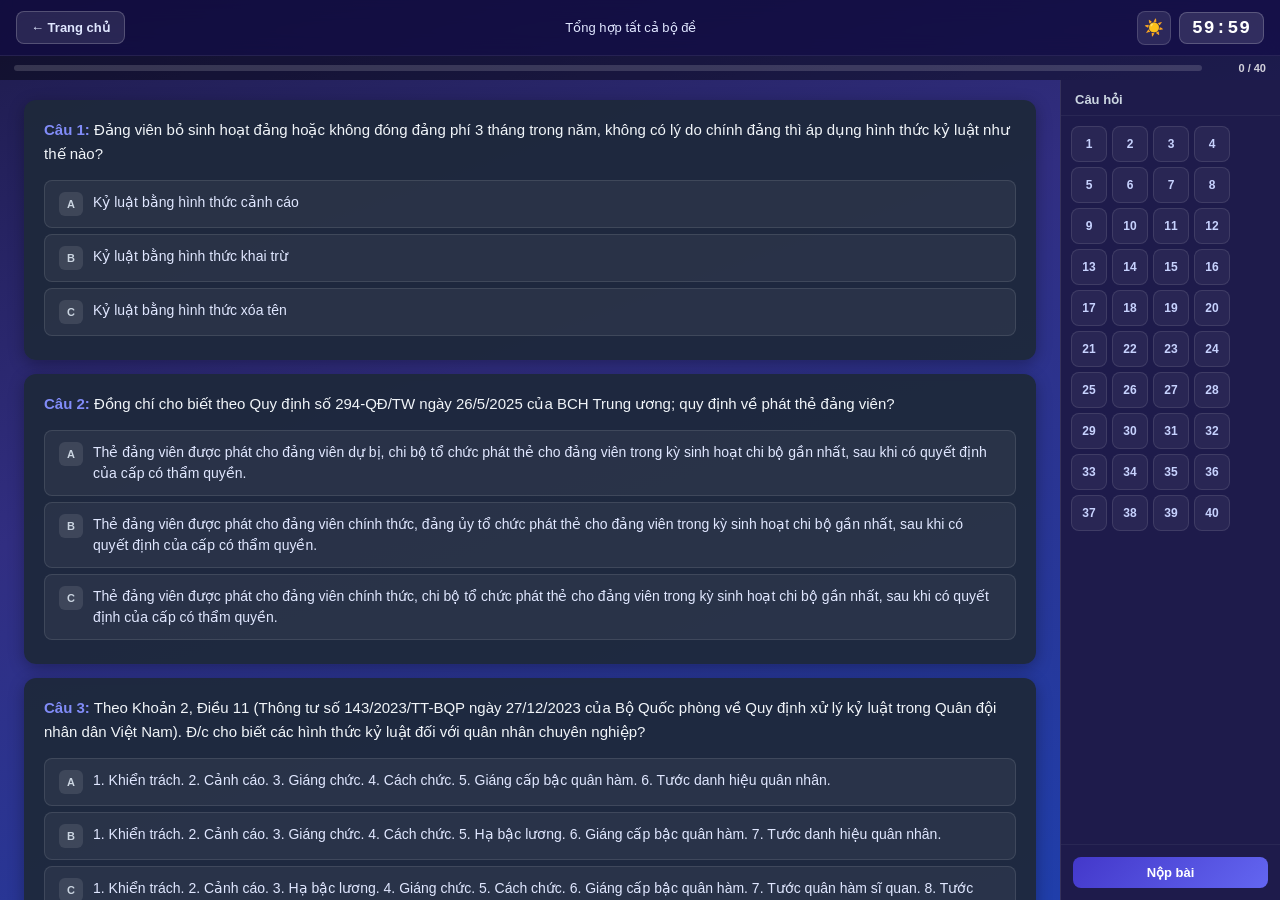
==== commit 5b6ed4a3: "feat:dark and light mode" ====
--- a/exam.html
+++ b/exam.html
@@ -5,7 +5,9 @@
     <meta charset="UTF-8">
     <meta name="viewport" content="width=device-width, initial-scale=1.0">
     <title>Thi trắc nghiệm</title>
+    <link rel="stylesheet" href="./css/theme.css">
     <link rel="stylesheet" href="./css/exam.css">
+    <script src="./scripts/theme.js"></script>
 </head>
 
 <body>
@@ -15,7 +17,10 @@
         <div id="exam-info">
             <span id="exam-title-label"></span>
         </div>
-        <div id="exam-timer">60:00</div>
+        <div style="display: flex; gap: 8px; align-items: center;">
+            <button class="theme-toggle btn-icon-header" onclick="toggleTheme()" style="display:flex; width: 34px; height: 34px; padding: 0;">☀️</button>
+            <div id="exam-timer">60:00</div>
+        </div>
     </div>
 
     <!-- ─── Fixed Progress Bar ───────────────────── -->
--- a/css/theme.css
+++ b/css/theme.css
@@ -0,0 +1,248 @@
+/* css/theme.css */
+:root, [data-theme="light"] {
+    /* Base */
+    --bg-main: linear-gradient(160deg, #f8fafc 0%, #e2e8f0 100%);
+    --text-main: #1e293b;
+    --text-muted: #64748b;
+    --text-inverse: #ffffff;
+    
+    /* Header */
+    --header-bg: rgba(255, 255, 255, 0.85);
+    --header-border: rgba(0, 0, 0, 0.08);
+    --header-text: #1e293b;
+    --header-icon-bg: rgba(0, 0, 0, 0.05);
+    --header-icon-border: rgba(0, 0, 0, 0.1);
+    
+    /* Navigation Sidebar */
+    --nav-bg: rgba(255, 255, 255, 0.7);
+    --nav-border: rgba(0, 0, 0, 0.08);
+    --nav-tab-text: #475569;
+    --nav-tab-hover-bg: rgba(0, 0, 0, 0.05);
+    --nav-tab-hover-text: #1e293b;
+    --nav-tab-active-bg: rgba(99, 102, 241, 0.1);
+    --nav-tab-active-text: #4338ca;
+    --nav-tab-active-border: #6366f1;
+
+    /* Panels & Content */
+    --panel-title: #1e293b;
+    --panel-desc: #64748b;
+    --card-bg: #ffffff;
+    --card-border: #e2e8f0;
+    --card-shadow: rgba(0, 0, 0, 0.08);
+    
+    /* Buttons */
+    --btn-primary-bg: linear-gradient(135deg, #4338ca, #6366f1);
+    --btn-primary-shadow: 0 2px 8px rgba(99, 102, 241, 0.35);
+    --btn-section-bg: rgba(0, 0, 0, 0.04);
+    --btn-section-text: #4338ca;
+    --btn-section-border: rgba(0, 0, 0, 0.08);
+    --btn-section-hover: rgba(0, 0, 0, 0.08);
+    --btn-ghost-bg: rgba(0, 0, 0, 0.04);
+    --btn-ghost-text: #334155;
+    --btn-ghost-border: rgba(0, 0, 0, 0.1);
+    --btn-ghost-hover: rgba(0, 0, 0, 0.08);
+    
+    /* History List */
+    --history-item-bg: #ffffff;
+    --history-item-border: #e2e8f0;
+    --history-title: #334155;
+    --history-date: #94a3b8;
+
+    /* Practice & Exam Cards */
+    --practice-card-bg: #ffffff;
+    --practice-card-shadow: 0 2px 10px rgba(0, 0, 0, 0.1);
+    --question-text: #1e293b;
+    
+    /* Options */
+    --opt-bg: #f8fafc;
+    --opt-border: #e2e8f0;
+    --opt-text: #334155;
+    --opt-hover-bg: #eff6ff;
+    --opt-hover-border: #93c5fd;
+    --opt-hover-text: #1e293b;
+    --opt-label-bg: #e2e8f0;
+    --opt-label-text: #475569;
+
+    --opt-sel-bg: #dbeafe;
+    --opt-sel-border: #3b82f6;
+    --opt-sel-text: #1e40af;
+    --opt-sel-label-bg: #3b82f6;
+
+    --opt-correct-bg: #dcfce7;
+    --opt-correct-border: #16a34a;
+    --opt-correct-text: #14532d;
+    --opt-correct-label: #16a34a;
+
+    --opt-wrong-bg: #fee2e2;
+    --opt-wrong-border: #dc2626;
+    --opt-wrong-text: #7f1d1d;
+    --opt-wrong-label: #dc2626;
+
+    /* Exam Sidebar */
+    --sidebar-bg: #ffffff;
+    --sidebar-border: #e2e8f0;
+    --sidebar-icon: #94a3b8;
+    --sidebar-header: #f1f5f9;
+    --sidebar-btn-bg: #f8fafc;
+    --sidebar-btn-text: #94a3b8;
+    --sidebar-btn-border: #e2e8f0;
+
+    --sidebar-btn-hover-bg: #eff6ff;
+    --sidebar-btn-hover-border: #93c5fd;
+    --sidebar-btn-hover-text: #3b82f6;
+
+    --sidebar-ans-bg: #dbeafe;
+    --sidebar-ans-border: #3b82f6;
+    --sidebar-ans-text: #1d4ed8;
+
+    --sidebar-correct-bg: #dcfce7;
+    --sidebar-correct-border: #16a34a;
+    --sidebar-correct-text: #166534;
+
+    --sidebar-wrong-bg: #fee2e2;
+    --sidebar-wrong-border: #dc2626;
+    --sidebar-wrong-text: #991b1b;
+
+    /* Progress & Timer */
+    --timer-bg: rgba(0, 0, 0, 0.05);
+    --timer-border: rgba(0, 0, 0, 0.1);
+    --timer-text: #1e293b;
+
+    --progress-wrap-bg: rgba(255, 255, 255, 0.9);
+    --progress-track-bg: #e2e8f0;
+    --progress-text: #475569;
+
+    /* Modals & Wrong Items */
+    --modal-overlay: rgba(255, 255, 255, 0.8);
+    --modal-card-bg: #ffffff;
+    --modal-shadow: 0 20px 60px rgba(0, 0, 0, 0.15);
+    
+    --wrong-item-bg: #f8fafc;
+    --wrong-item-border: #e2e8f0;
+    --wrong-item-text: #334155;
+    --wrong-item-title: #1e293b;
+}
+
+[data-theme="dark"] {
+    /* Base */
+    --bg-main: linear-gradient(160deg, #1e1b4b 0%, #312e81 40%, #1e40af 100%);
+    --text-main: #f1f5f9;
+    --text-muted: rgba(199, 210, 254, 0.7);
+    --text-inverse: #ffffff;
+
+    /* Header */
+    --header-bg: rgba(15, 10, 60, 0.8);
+    --header-border: rgba(255, 255, 255, 0.08);
+    --header-text: #e0e7ff;
+    --header-icon-bg: rgba(255, 255, 255, 0.1);
+    --header-icon-border: rgba(255, 255, 255, 0.15);
+
+    /* Navigation Sidebar */
+    --nav-bg: rgba(15, 10, 60, 0.6);
+    --nav-border: rgba(255, 255, 255, 0.08);
+    --nav-tab-text: rgba(199, 210, 254, 0.75);
+    --nav-tab-hover-bg: rgba(255, 255, 255, 0.08);
+    --nav-tab-hover-text: #e0e7ff;
+    --nav-tab-active-bg: rgba(99, 102, 241, 0.35);
+    --nav-tab-active-text: #ffffff;
+    --nav-tab-active-border: #818cf8;
+
+    /* Panels & Content */
+    --panel-title: #e0e7ff;
+    --panel-desc: rgba(199, 210, 254, 0.7);
+    --card-bg: rgba(255, 255, 255, 0.06);
+    --card-border: rgba(255, 255, 255, 0.12);
+    --card-shadow: rgba(0, 0, 0, 0.18);
+
+    /* Buttons */
+    --btn-primary-bg: linear-gradient(135deg, #4338ca, #6366f1);
+    --btn-primary-shadow: 0 2px 8px rgba(99, 102, 241, 0.35);
+    --btn-section-bg: rgba(255, 255, 255, 0.1);
+    --btn-section-text: #e0e7ff;
+    --btn-section-border: rgba(255, 255, 255, 0.18);
+    --btn-section-hover: rgba(255, 255, 255, 0.2);
+    --btn-ghost-bg: rgba(255, 255, 255, 0.1);
+    --btn-ghost-text: #e0e7ff;
+    --btn-ghost-border: rgba(255, 255, 255, 0.2);
+    --btn-ghost-hover: rgba(255, 255, 255, 0.2);
+
+    /* History List */
+    --history-item-bg: rgba(255, 255, 255, 0.07);
+    --history-item-border: rgba(255, 255, 255, 0.1);
+    --history-title: #c7d2fe;
+    --history-date: rgba(199, 210, 254, 0.5);
+
+    /* Practice & Exam Cards */
+    --practice-card-bg: rgba(30, 41, 59, 0.95);
+    --practice-card-shadow: 0 4px 16px rgba(0, 0, 0, 0.3);
+    --question-text: #f1f5f9;
+
+    /* Options */
+    --opt-bg: rgba(255, 255, 255, 0.05);
+    --opt-border: rgba(255, 255, 255, 0.1);
+    --opt-text: #e0e7ff;
+    --opt-hover-bg: rgba(255, 255, 255, 0.08);
+    --opt-hover-border: #93c5fd;
+    --opt-hover-text: #ffffff;
+    --opt-label-bg: rgba(255, 255, 255, 0.1);
+    --opt-label-text: #cbd5e1;
+
+    --opt-sel-bg: rgba(59, 130, 246, 0.2);
+    --opt-sel-border: #3b82f6;
+    --opt-sel-text: #93c5fd;
+    --opt-sel-label-bg: #3b82f6;
+
+    --opt-correct-bg: rgba(34, 197, 94, 0.2);
+    --opt-correct-border: #22c55e;
+    --opt-correct-text: #86efac;
+    --opt-correct-label: #22c55e;
+
+    --opt-wrong-bg: rgba(239, 68, 68, 0.2);
+    --opt-wrong-border: #ef4444;
+    --opt-wrong-text: #fca5a5;
+    --opt-wrong-label: #ef4444;
+
+    /* Exam Sidebar */
+    --sidebar-bg: #1e1b4b;
+    --sidebar-border: rgba(255, 255, 255, 0.1);
+    --sidebar-header: rgba(255, 255, 255, 0.05);
+    --sidebar-icon: #cbd5e1;
+    --sidebar-btn-bg: rgba(255, 255, 255, 0.05);
+    --sidebar-btn-text: #c7d2fe;
+    --sidebar-btn-border: rgba(255, 255, 255, 0.1);
+
+    --sidebar-btn-hover-bg: rgba(255, 255, 255, 0.1);
+    --sidebar-btn-hover-border: #818cf8;
+    --sidebar-btn-hover-text: #ffffff;
+
+    --sidebar-ans-bg: rgba(59, 130, 246, 0.25);
+    --sidebar-ans-border: #3b82f6;
+    --sidebar-ans-text: #bfdbfe;
+
+    --sidebar-correct-bg: rgba(34, 197, 94, 0.25);
+    --sidebar-correct-border: #22c55e;
+    --sidebar-correct-text: #86efac;
+
+    --sidebar-wrong-bg: rgba(239, 68, 68, 0.25);
+    --sidebar-wrong-border: #ef4444;
+    --sidebar-wrong-text: #fca5a5;
+
+    /* Progress & Timer */
+    --timer-bg: rgba(255, 255, 255, 0.12);
+    --timer-border: rgba(255, 255, 255, 0.2);
+    --timer-text: #ffffff;
+
+    --progress-wrap-bg: rgba(0, 0, 0, 0.4);
+    --progress-track-bg: rgba(255, 255, 255, 0.15);
+    --progress-text: rgba(255, 255, 255, 0.8);
+
+    /* Modals & Wrong Items */
+    --modal-overlay: rgba(15, 10, 60, 0.8);
+    --modal-card-bg: #1e1b4b;
+    --modal-shadow: 0 20px 60px rgba(0, 0, 0, 0.5);
+
+    --wrong-item-bg: rgba(255, 255, 255, 0.05);
+    --wrong-item-border: rgba(255, 255, 255, 0.1);
+    --wrong-item-text: #cbd5e1;
+    --wrong-item-title: #e0e7ff;
+}
--- a/css/exam.css
+++ b/css/exam.css
@@ -8,9 +8,9 @@
     margin: 0;
     height: 100vh;
     overflow: hidden;
-    background: linear-gradient(160deg, #1e1b4b 0%, #312e81 40%, #1e40af 100%);
+    background: var(--bg-main);
     background-attachment: fixed;
-    color: #1e293b;
+    color: var(--text-main);
 }
 
 a { text-decoration: none; color: inherit; }
@@ -26,10 +26,10 @@
     align-items: center;
     justify-content: space-between;
     padding: 0 16px;
-    background: rgba(15, 10, 60, 0.75);
+    background: var(--header-bg);
     backdrop-filter: blur(10px);
     -webkit-backdrop-filter: blur(10px);
-    border-bottom: 1px solid rgba(255,255,255,0.08);
+    border-bottom: 1px solid var(--header-border);
     z-index: 1100;
     gap: 12px;
 }
@@ -37,7 +37,7 @@
 #exam-info {
     flex: 1;
     text-align: center;
-    color: #c7d2fe;
+    color: var(--header-text);
     font-size: 13px;
     font-weight: 500;
     white-space: nowrap;
@@ -54,9 +54,9 @@
     font-family: 'Courier New', monospace;
     font-size: 18px;
     font-weight: 700;
-    color: #fff;
-    background: rgba(255,255,255,0.12);
-    border: 1px solid rgba(255,255,255,0.2);
+    color: var(--timer-text);
+    background: var(--timer-bg);
+    border: 1px solid var(--timer-border);
     padding: 5px 12px;
     border-radius: 8px;
     letter-spacing: 1px;
@@ -71,7 +71,7 @@
     position: fixed;
     top: 56px; left: 0; right: 0;
     height: 24px;
-    background: rgba(0,0,0,0.35);
+    background: var(--progress-wrap-bg);
     z-index: 1090;
     display: flex;
     align-items: center;
@@ -83,7 +83,7 @@
 #progress-track {
     flex: 1;
     height: 6px;
-    background: rgba(255,255,255,0.15);
+    background: var(--progress-track-bg);
     border-radius: 3px;
     overflow: hidden;
 }
@@ -97,7 +97,7 @@
 }
 
 #progress-text {
-    color: rgba(255,255,255,0.8);
+    color: var(--progress-text);
     font-size: 11px;
     font-weight: 600;
     white-space: nowrap;
@@ -123,7 +123,7 @@
 }
 
 #quiz h2 {
-    color: #e0e7ff;
+    color: var(--panel-title);
     margin: 0 0 18px;
     font-size: 16px;
     font-weight: 600;
@@ -132,27 +132,30 @@
 
 /* ─── Question card ──────────────────────── */
 .question {
-    background: #fff;
+    background: var(--practice-card-bg);
     border-radius: 12px;
     padding: 18px 20px;
     margin-bottom: 14px;
-    box-shadow: 0 2px 8px rgba(0,0,0,0.15);
+    box-shadow: var(--practice-card-shadow);
     transition: box-shadow 0.2s;
 }
 
 .question:hover {
-    box-shadow: 0 4px 16px rgba(0,0,0,0.2);
+    box-shadow: 0 4px 16px rgba(0,0,0,0.25);
 }
 
 .question p {
     margin: 0 0 14px;
     font-size: 15px;
     line-height: 1.6;
-    color: #1e293b;
+    color: var(--question-text);
 }
 
 .question p b {
     color: #4338ca;
+}
+[data-theme="dark"] .question p b {
+    color: #818cf8;
 }
 
 /* ─── Option ─────────────────────────────── */
@@ -161,41 +164,41 @@
     align-items: flex-start;
     gap: 10px;
     padding: 11px 14px;
-    border: 1.5px solid #e2e8f0;
+    border: 1.5px solid var(--opt-border);
     border-radius: 8px;
     margin: 6px 0;
     cursor: pointer;
     font-size: 14px;
     line-height: 1.5;
-    color: #334155;
-    background: #f8fafc;
+    color: var(--opt-text);
+    background: var(--opt-bg);
     transition: all 0.18s ease;
     user-select: none;
 }
 
 .option:hover {
-    background: #eff6ff;
-    border-color: #93c5fd;
-    color: #1e293b;
+    background: var(--opt-hover-bg);
+    border-color: var(--opt-hover-border);
+    color: var(--opt-hover-text);
 }
 
 .option.selected {
-    background: #dbeafe;
-    border-color: #3b82f6;
-    color: #1e40af;
+    background: var(--opt-sel-bg);
+    border-color: var(--opt-sel-border);
+    color: var(--opt-sel-text);
     font-weight: 500;
 }
 
 .option.correct {
-    background: #dcfce7 !important;
-    border-color: #16a34a !important;
-    color: #14532d !important;
+    background: var(--opt-correct-bg) !important;
+    border-color: var(--opt-correct-border) !important;
+    color: var(--opt-correct-text) !important;
 }
 
 .option.wrong {
-    background: #fee2e2 !important;
-    border-color: #dc2626 !important;
-    color: #7f1d1d !important;
+    background: var(--opt-wrong-bg) !important;
+    border-color: var(--opt-wrong-border) !important;
+    color: var(--opt-wrong-text) !important;
 }
 
 .opt-label {
@@ -203,8 +206,8 @@
     width: 24px;
     height: 24px;
     border-radius: 6px;
-    background: #e2e8f0;
-    color: #475569;
+    background: var(--opt-label-bg);
+    color: var(--opt-label-text);
     font-size: 11px;
     font-weight: 700;
     display: flex;
@@ -213,9 +216,9 @@
     transition: background 0.18s;
 }
 
-.option.selected .opt-label { background: #3b82f6; color: #fff; }
-.option.correct .opt-label  { background: #16a34a; color: #fff; }
-.option.wrong   .opt-label  { background: #dc2626; color: #fff; }
+.option.selected .opt-label { background: var(--opt-sel-label-bg); color: #fff; }
+.option.correct .opt-label  { background: var(--opt-correct-label); color: #fff; }
+.option.wrong   .opt-label  { background: var(--opt-wrong-label); color: #fff; }
 
 .opt-text {
     flex: 1;
@@ -229,8 +232,8 @@
     flex-shrink: 0;
     display: flex;
     flex-direction: column;
-    background: #fff;
-    border-left: 1px solid #e2e8f0;
+    background: var(--sidebar-bg);
+    border-left: 1px solid var(--sidebar-border);
     height: 100%;          /* fills #main-layout's padded height */
     overflow: hidden;
     z-index: 1200;
@@ -241,8 +244,8 @@
     padding: 12px 14px 8px;
     font-weight: 600;
     font-size: 13px;
-    color: #64748b;
-    border-bottom: 1px solid #f1f5f9;
+    color: var(--sidebar-icon);
+    border-bottom: 1px solid var(--sidebar-header);
     display: flex;
     justify-content: space-between;
     align-items: center;
@@ -261,7 +264,7 @@
 
 #sidebar-footer {
     padding: 12px;
-    border-top: 1px solid #f1f5f9;
+    border-top: 1px solid var(--sidebar-header);
     flex-shrink: 0;
 }
 
@@ -270,32 +273,32 @@
     width: 36px;
     height: 36px;
     border-radius: 8px;
-    border: 1.5px solid #e2e8f0;
+    border: 1.5px solid var(--sidebar-btn-border);
     display: flex;
     align-items: center;
     justify-content: center;
     font-size: 12px;
     font-weight: 600;
     cursor: pointer;
-    color: #94a3b8;
-    background: #f8fafc;
+    color: var(--sidebar-btn-text);
+    background: var(--sidebar-btn-bg);
     transition: all 0.15s;
 }
 
-.sidebar-btn:hover { background: #eff6ff; border-color: #93c5fd; color: #3b82f6; }
-
-.sidebar-btn.answered   { background: #dbeafe; border-color: #3b82f6; color: #1d4ed8; }
-.sidebar-btn.sidebar-correct { background: #dcfce7; border-color: #16a34a; color: #166534; }
-.sidebar-btn.sidebar-wrong   { background: #fee2e2; border-color: #dc2626; color: #991b1b; }
-.sidebar-btn.sidebar-unanswered { background: #f1f5f9; border-color: #cbd5e1; color: #94a3b8; }
+.sidebar-btn:hover { background: var(--sidebar-btn-hover-bg); border-color: var(--sidebar-btn-hover-border); color: var(--sidebar-btn-hover-text); }
+
+.sidebar-btn.answered   { background: var(--sidebar-ans-bg); border-color: var(--sidebar-ans-border); color: var(--sidebar-ans-text); }
+.sidebar-btn.sidebar-correct { background: var(--sidebar-correct-bg); border-color: var(--sidebar-correct-border); color: var(--sidebar-correct-text); }
+.sidebar-btn.sidebar-wrong   { background: var(--sidebar-wrong-bg); border-color: var(--sidebar-wrong-border); color: var(--sidebar-wrong-text); }
+.sidebar-btn.sidebar-unanswered { background: var(--sidebar-btn-bg); border-color: var(--sidebar-btn-border); color: var(--sidebar-btn-text); }
 
 /* ─── Submit button ──────────────────────── */
 .btn-submit {
     display: block;
     width: 100%;
     padding: 10px;
-    background: linear-gradient(135deg, #4338ca, #3b82f6);
-    color: #fff;
+    background: var(--btn-primary-bg);
+    color: var(--text-inverse);
     border: none;
     border-radius: 8px;
     font-size: 14px;
@@ -312,10 +315,24 @@
     border: none;
     cursor: pointer;
     font-size: 16px;
-    color: #94a3b8;
+    color: var(--sidebar-icon);
     padding: 2px 4px;
     line-height: 1;
     display: none;    /* shown only on mobile */
+}
+
+.btn-icon-header {
+    background: var(--header-icon-bg);
+    border: 1px solid var(--header-icon-border);
+    color: var(--header-text);
+    width: 36px;
+    height: 36px;
+    border-radius: 8px;
+    cursor: pointer;
+    font-size: 16px;
+    display: none;      /* shown only on mobile unless overruled */
+    align-items: center;
+    justify-content: center;
 }
 
 /* ═══════════════════════════════════════════
@@ -334,27 +351,27 @@
 .btn:active { transform: scale(0.97); }
 
 .btn-ghost {
-    background: rgba(255,255,255,0.12);
-    color: #e0e7ff;
-    border: 1px solid rgba(255,255,255,0.2);
+    background: var(--btn-ghost-bg);
+    color: var(--header-text);
+    border: 1px solid var(--btn-ghost-border);
     white-space: nowrap;
 }
 
-.btn-ghost:hover { background: rgba(255,255,255,0.2); }
-
-.btn-primary  { background: #4338ca; color: #fff; }
+.btn-ghost:hover { background: var(--btn-ghost-hover); }
+
+.btn-primary  { background: var(--btn-primary-bg); color: var(--text-inverse); }
 .btn-primary:hover { opacity: 0.88; }
 
 .btn-success  { background: #16a34a; color: #fff; }
 .btn-danger   { background: #dc2626; color: #fff; }
 
 .btn-ghost-dark {
-    background: #f1f5f9;
-    color: #475569;
-    border: 1px solid #e2e8f0;
-}
-
-.btn-ghost-dark:hover { background: #e2e8f0; }
+    background: var(--btn-ghost-bg);
+    color: var(--btn-ghost-text);
+    border: 1px solid var(--btn-ghost-border);
+}
+
+.btn-ghost-dark:hover { background: var(--btn-ghost-hover); }
 
 /* ═══════════════════════════════════════════
    OVERLAY
@@ -393,7 +410,7 @@
 .modal {
     position: fixed;
     inset: 0;
-    background: rgba(15,10,60,0.6);
+    background: var(--modal-overlay);
     backdrop-filter: blur(4px);
     display: none;
     align-items: center;
@@ -413,13 +430,13 @@
 }
 
 .modal-card {
-    background: #fff;
+    background: var(--modal-card-bg);
     border-radius: 16px;
     padding: 28px 32px;
     max-width: 420px;
     width: 100%;
     text-align: center;
-    box-shadow: 0 20px 60px rgba(0,0,0,0.3);
+    box-shadow: var(--modal-shadow);
 }
 
 .modal-wide {
@@ -438,7 +455,7 @@
 .modal-card h2 {
     margin: 0 0 8px;
     font-size: 20px;
-    color: #1e293b;
+    color: var(--panel-title);
 }
 
 .result-score-big {
@@ -448,9 +465,10 @@
     line-height: 1;
     margin: 8px 0 4px;
 }
+[data-theme="dark"] .result-score-big { color: #818cf8; }
 
 #resultPct {
-    color: #64748b;
+    color: var(--text-muted);
     font-size: 15px;
     margin: 0 0 18px;
 }
@@ -464,11 +482,11 @@
 
 /* ─── Wrong answer cards ─────────────────── */
 .wrong-item {
-    border: 1px solid #e2e8f0;
+    border: 1px solid var(--wrong-item-border);
     border-radius: 10px;
     padding: 14px 16px;
     margin-bottom: 10px;
-    background: #f8fafc;
+    background: var(--wrong-item-bg);
     text-align: left;
 }
 
@@ -476,12 +494,14 @@
     margin: 4px 0;
     font-size: 14px;
     line-height: 1.55;
-    color: #334155;
-}
-
-.wrong-item .q-text { font-weight: 600; color: #1e293b; }
+    color: var(--wrong-item-text);
+}
+
+.wrong-item .q-text { font-weight: 600; color: var(--wrong-item-title); }
 .wrong-your   { color: #dc2626; }
 .wrong-correct { color: #16a34a; font-weight: 600; }
+[data-theme="dark"] .wrong-your { color: #f87171; }
+[data-theme="dark"] .wrong-correct { color: #4ade80; }
 
 /* ═══════════════════════════════════════════
    RESPONSIVE — MOBILE ≤ 900px
@@ -498,6 +518,8 @@
     #sidebar.show { transform: translateX(0); }
 
     .btn-icon { display: block; }
+    
+    .btn-icon-header { display: flex; }
 
     #fab-sidebar { display: flex; align-items: center; justify-content: center; }
 
